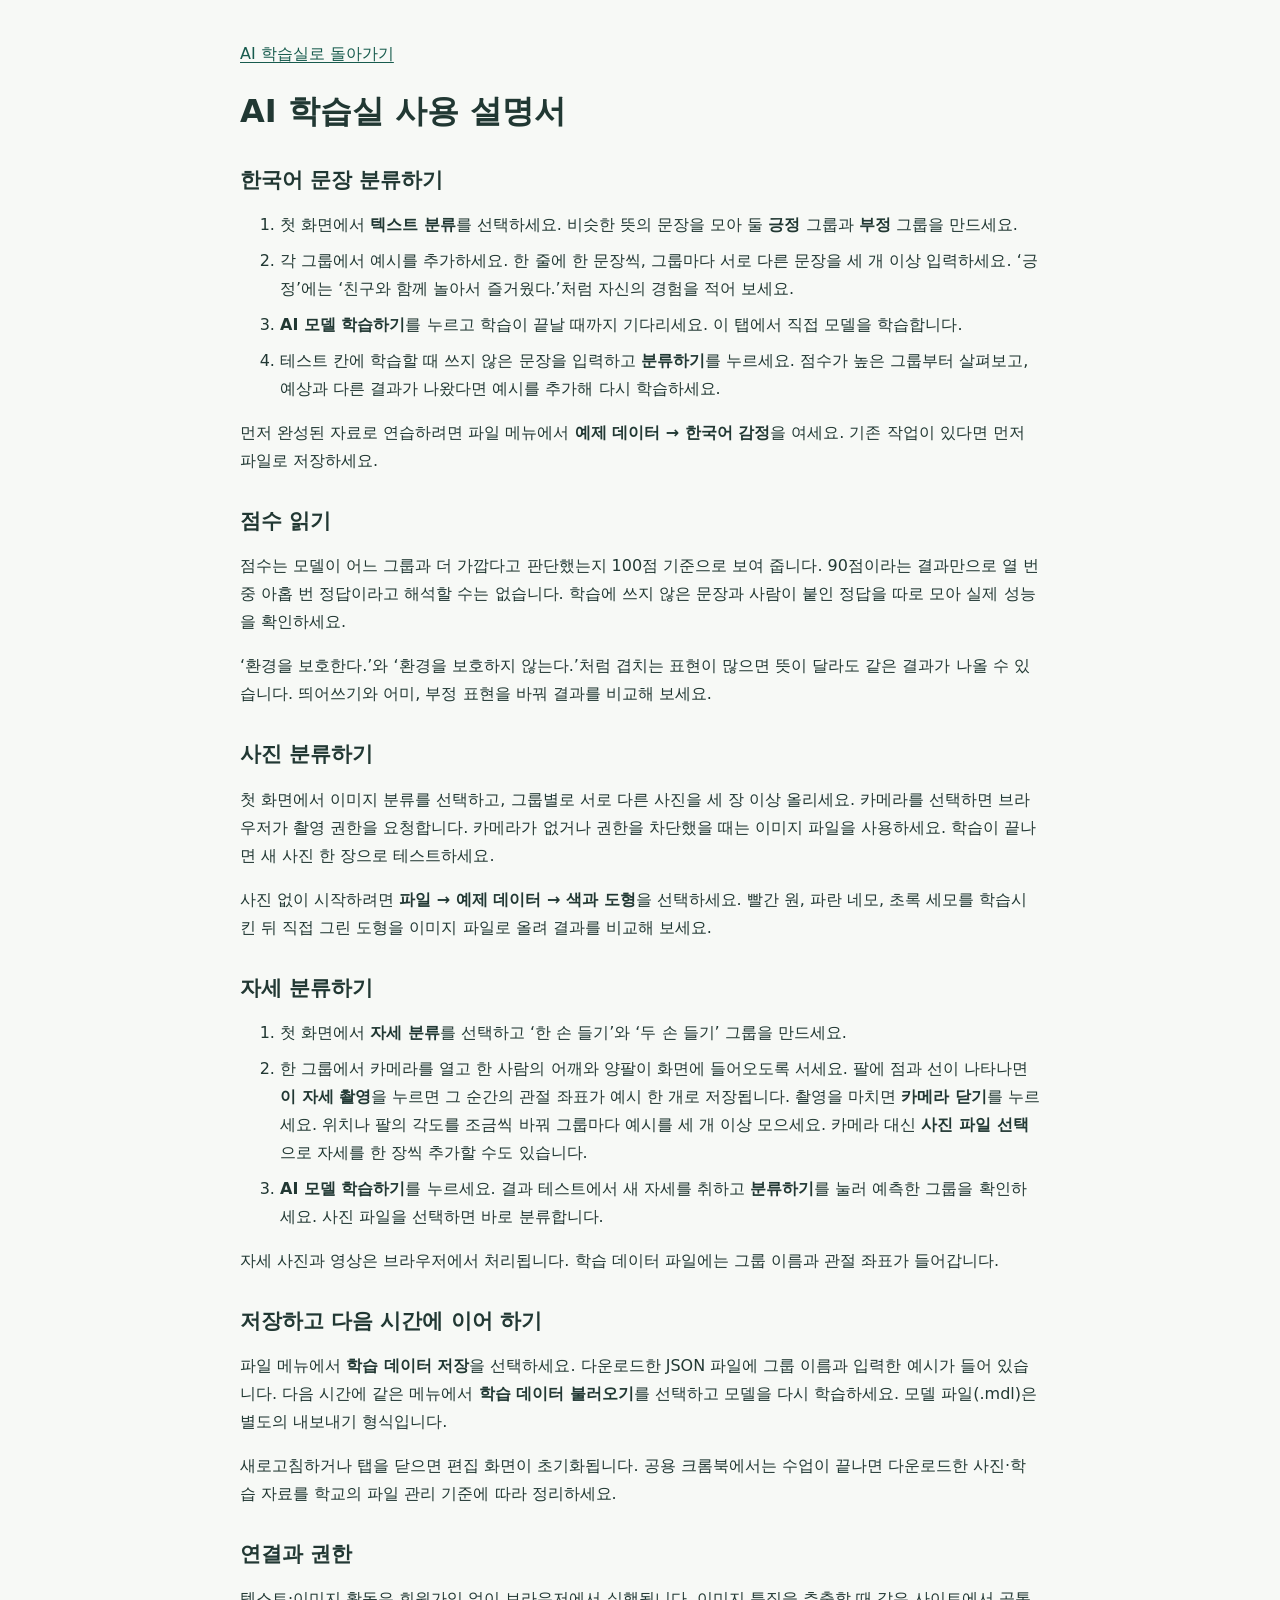
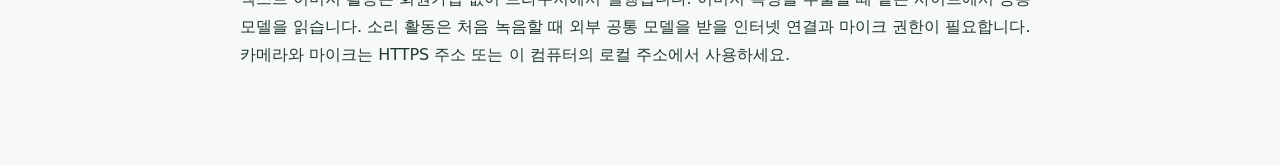
==== guide.html @ 58264a62 "Label pose capture clearly in the Korean classroom" ====
<!doctype html><html lang="ko"><meta charset="utf-8"><meta name="viewport" content="width=device-width,initial-scale=1"><title>AI 학습실 사용 설명서</title><link rel="stylesheet" href="classroom-doc.css"><main>
<a href="./">AI 학습실로 돌아가기</a><h1>AI 학습실 사용 설명서</h1>
<h2>한국어 문장 분류하기</h2><ol>
<li>첫 화면에서 <strong>텍스트 분류</strong>를 선택하세요. 비슷한 뜻의 문장을 모아 둘 <strong>긍정</strong> 그룹과 <strong>부정</strong> 그룹을 만드세요.</li>
<li>각 그룹에서 예시를 추가하세요. 한 줄에 한 문장씩, 그룹마다 서로 다른 문장을 세 개 이상 입력하세요. ‘긍정’에는 ‘친구와 함께 놀아서 즐거웠다.’처럼 자신의 경험을 적어 보세요.</li>
<li><strong>AI 모델 학습하기</strong>를 누르고 학습이 끝날 때까지 기다리세요. 이 탭에서 직접 모델을 학습합니다.</li>
<li>테스트 칸에 학습할 때 쓰지 않은 문장을 입력하고 <strong>분류하기</strong>를 누르세요. 점수가 높은 그룹부터 살펴보고, 예상과 다른 결과가 나왔다면 예시를 추가해 다시 학습하세요.</li></ol>
<p>먼저 완성된 자료로 연습하려면 파일 메뉴에서 <strong>예제 데이터 → 한국어 감정</strong>을 여세요. 기존 작업이 있다면 먼저 파일로 저장하세요.</p>
<h2>점수 읽기</h2><p>점수는 모델이 어느 그룹과 더 가깝다고 판단했는지 100점 기준으로 보여 줍니다. 90점이라는 결과만으로 열 번 중 아홉 번 정답이라고 해석할 수는 없습니다. 학습에 쓰지 않은 문장과 사람이 붙인 정답을 따로 모아 실제 성능을 확인하세요.</p>
<p>‘환경을 보호한다.’와 ‘환경을 보호하지 않는다.’처럼 겹치는 표현이 많으면 뜻이 달라도 같은 결과가 나올 수 있습니다. 띄어쓰기와 어미, 부정 표현을 바꿔 결과를 비교해 보세요.</p>
<h2>사진 분류하기</h2><p>첫 화면에서 이미지 분류를 선택하고, 그룹별로 서로 다른 사진을 세 장 이상 올리세요. 카메라를 선택하면 브라우저가 촬영 권한을 요청합니다. 카메라가 없거나 권한을 차단했을 때는 이미지 파일을 사용하세요. 학습이 끝나면 새 사진 한 장으로 테스트하세요.</p>
<p>사진 없이 시작하려면 <strong>파일 → 예제 데이터 → 색과 도형</strong>을 선택하세요. 빨간 원, 파란 네모, 초록 세모를 학습시킨 뒤 직접 그린 도형을 이미지 파일로 올려 결과를 비교해 보세요.</p>
<h2>자세 분류하기</h2><ol>
<li>첫 화면에서 <strong>자세 분류</strong>를 선택하고 ‘한 손 들기’와 ‘두 손 들기’ 그룹을 만드세요.</li>
<li>한 그룹에서 카메라를 열고 한 사람의 어깨와 양팔이 화면에 들어오도록 서세요. 팔에 점과 선이 나타나면 <strong>이 자세 촬영</strong>을 누르면 그 순간의 관절 좌표가 예시 한 개로 저장됩니다. 촬영을 마치면 <strong>카메라 닫기</strong>를 누르세요. 위치나 팔의 각도를 조금씩 바꿔 그룹마다 예시를 세 개 이상 모으세요. 카메라 대신 <strong>사진 파일 선택</strong>으로 자세를 한 장씩 추가할 수도 있습니다.</li>
<li><strong>AI 모델 학습하기</strong>를 누르세요. 결과 테스트에서 새 자세를 취하고 <strong>분류하기</strong>를 눌러 예측한 그룹을 확인하세요. 사진 파일을 선택하면 바로 분류합니다.</li></ol>
<p>자세 사진과 영상은 브라우저에서 처리됩니다. 학습 데이터 파일에는 그룹 이름과 관절 좌표가 들어갑니다.</p>
<h2>저장하고 다음 시간에 이어 하기</h2><p>파일 메뉴에서 <strong>학습 데이터 저장</strong>을 선택하세요. 다운로드한 JSON 파일에 그룹 이름과 입력한 예시가 들어 있습니다. 다음 시간에 같은 메뉴에서 <strong>학습 데이터 불러오기</strong>를 선택하고 모델을 다시 학습하세요. 모델 파일(.mdl)은 별도의 내보내기 형식입니다.</p>
<p>새로고침하거나 탭을 닫으면 편집 화면이 초기화됩니다. 공용 크롬북에서는 수업이 끝나면 다운로드한 사진·학습 자료를 학교의 파일 관리 기준에 따라 정리하세요.</p>
<h2>연결과 권한</h2><p>텍스트·이미지 활동은 회원가입 없이 브라우저에서 실행됩니다. 이미지 특징을 추출할 때 같은 사이트에서 공통 모델을 읽습니다. 소리 활동은 처음 녹음할 때 외부 공통 모델을 받을 인터넷 연결과 마이크 권한이 필요합니다. 카메라와 마이크는 HTTPS 주소 또는 이 컴퓨터의 로컬 주소에서 사용하세요.</p>
</main></html>
---- classroom-doc.css ----
html{font:100%/1.75 system-ui,"Malgun Gothic",sans-serif;color:#213833;background:#f7f9f6}body{max-width:50rem;margin:0 auto;padding:2.5rem 1.25rem 5rem}h1,h2{line-height:1.4;word-break:keep-all}h1{font-size:2rem}h2{font-size:1.3rem;margin:2rem 0 .5rem}li{margin-bottom:.5rem}a{color:#175b4d;text-underline-offset:.2em}code{background:#e2ece7;padding:.15rem .35rem}footer{margin-top:2.5rem;border-top:1px solid #c4d5ce;padding-top:1rem}
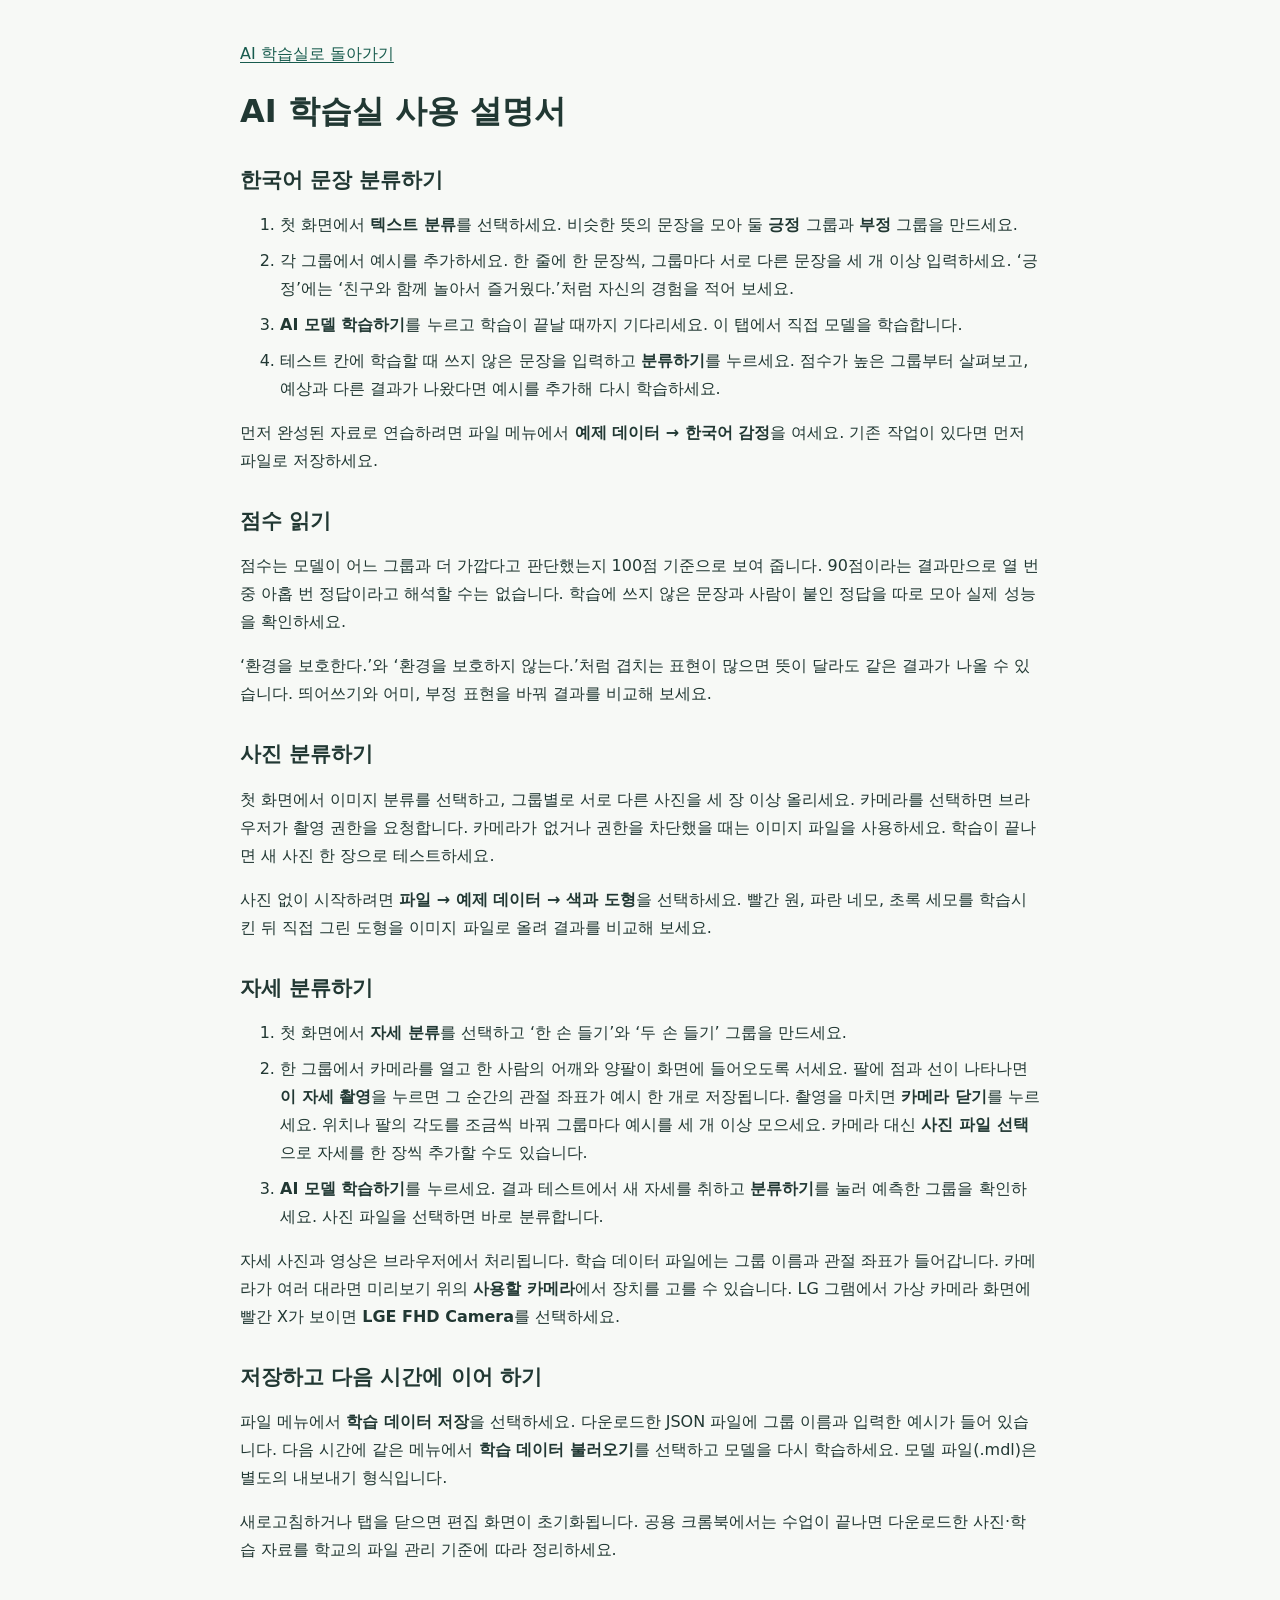
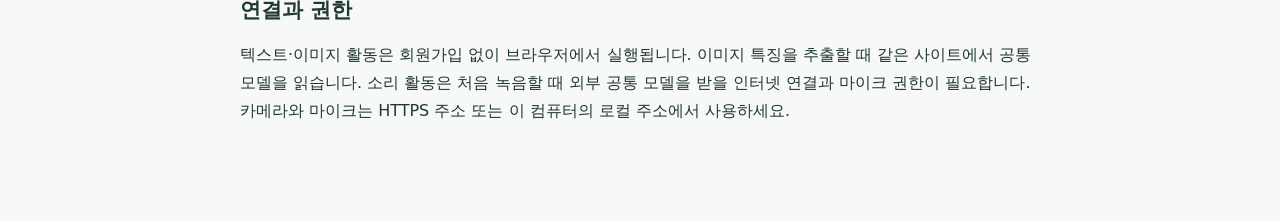
==== commit 6885e744: "Select the physical LG webcam for pose capture and allow camera switching" ====
--- a/guide.html
+++ b/guide.html
@@ -14,7 +14,7 @@
 <li>첫 화면에서 <strong>자세 분류</strong>를 선택하고 ‘한 손 들기’와 ‘두 손 들기’ 그룹을 만드세요.</li>
 <li>한 그룹에서 카메라를 열고 한 사람의 어깨와 양팔이 화면에 들어오도록 서세요. 팔에 점과 선이 나타나면 <strong>이 자세 촬영</strong>을 누르면 그 순간의 관절 좌표가 예시 한 개로 저장됩니다. 촬영을 마치면 <strong>카메라 닫기</strong>를 누르세요. 위치나 팔의 각도를 조금씩 바꿔 그룹마다 예시를 세 개 이상 모으세요. 카메라 대신 <strong>사진 파일 선택</strong>으로 자세를 한 장씩 추가할 수도 있습니다.</li>
 <li><strong>AI 모델 학습하기</strong>를 누르세요. 결과 테스트에서 새 자세를 취하고 <strong>분류하기</strong>를 눌러 예측한 그룹을 확인하세요. 사진 파일을 선택하면 바로 분류합니다.</li></ol>
-<p>자세 사진과 영상은 브라우저에서 처리됩니다. 학습 데이터 파일에는 그룹 이름과 관절 좌표가 들어갑니다.</p>
+<p>자세 사진과 영상은 브라우저에서 처리됩니다. 학습 데이터 파일에는 그룹 이름과 관절 좌표가 들어갑니다. 카메라가 여러 대라면 미리보기 위의 <strong>사용할 카메라</strong>에서 장치를 고를 수 있습니다. LG 그램에서 가상 카메라 화면에 빨간 X가 보이면 <strong>LGE FHD Camera</strong>를 선택하세요.</p>
 <h2>저장하고 다음 시간에 이어 하기</h2><p>파일 메뉴에서 <strong>학습 데이터 저장</strong>을 선택하세요. 다운로드한 JSON 파일에 그룹 이름과 입력한 예시가 들어 있습니다. 다음 시간에 같은 메뉴에서 <strong>학습 데이터 불러오기</strong>를 선택하고 모델을 다시 학습하세요. 모델 파일(.mdl)은 별도의 내보내기 형식입니다.</p>
 <p>새로고침하거나 탭을 닫으면 편집 화면이 초기화됩니다. 공용 크롬북에서는 수업이 끝나면 다운로드한 사진·학습 자료를 학교의 파일 관리 기준에 따라 정리하세요.</p>
 <h2>연결과 권한</h2><p>텍스트·이미지 활동은 회원가입 없이 브라우저에서 실행됩니다. 이미지 특징을 추출할 때 같은 사이트에서 공통 모델을 읽습니다. 소리 활동은 처음 녹음할 때 외부 공통 모델을 받을 인터넷 연결과 마이크 권한이 필요합니다. 카메라와 마이크는 HTTPS 주소 또는 이 컴퓨터의 로컬 주소에서 사용하세요.</p>
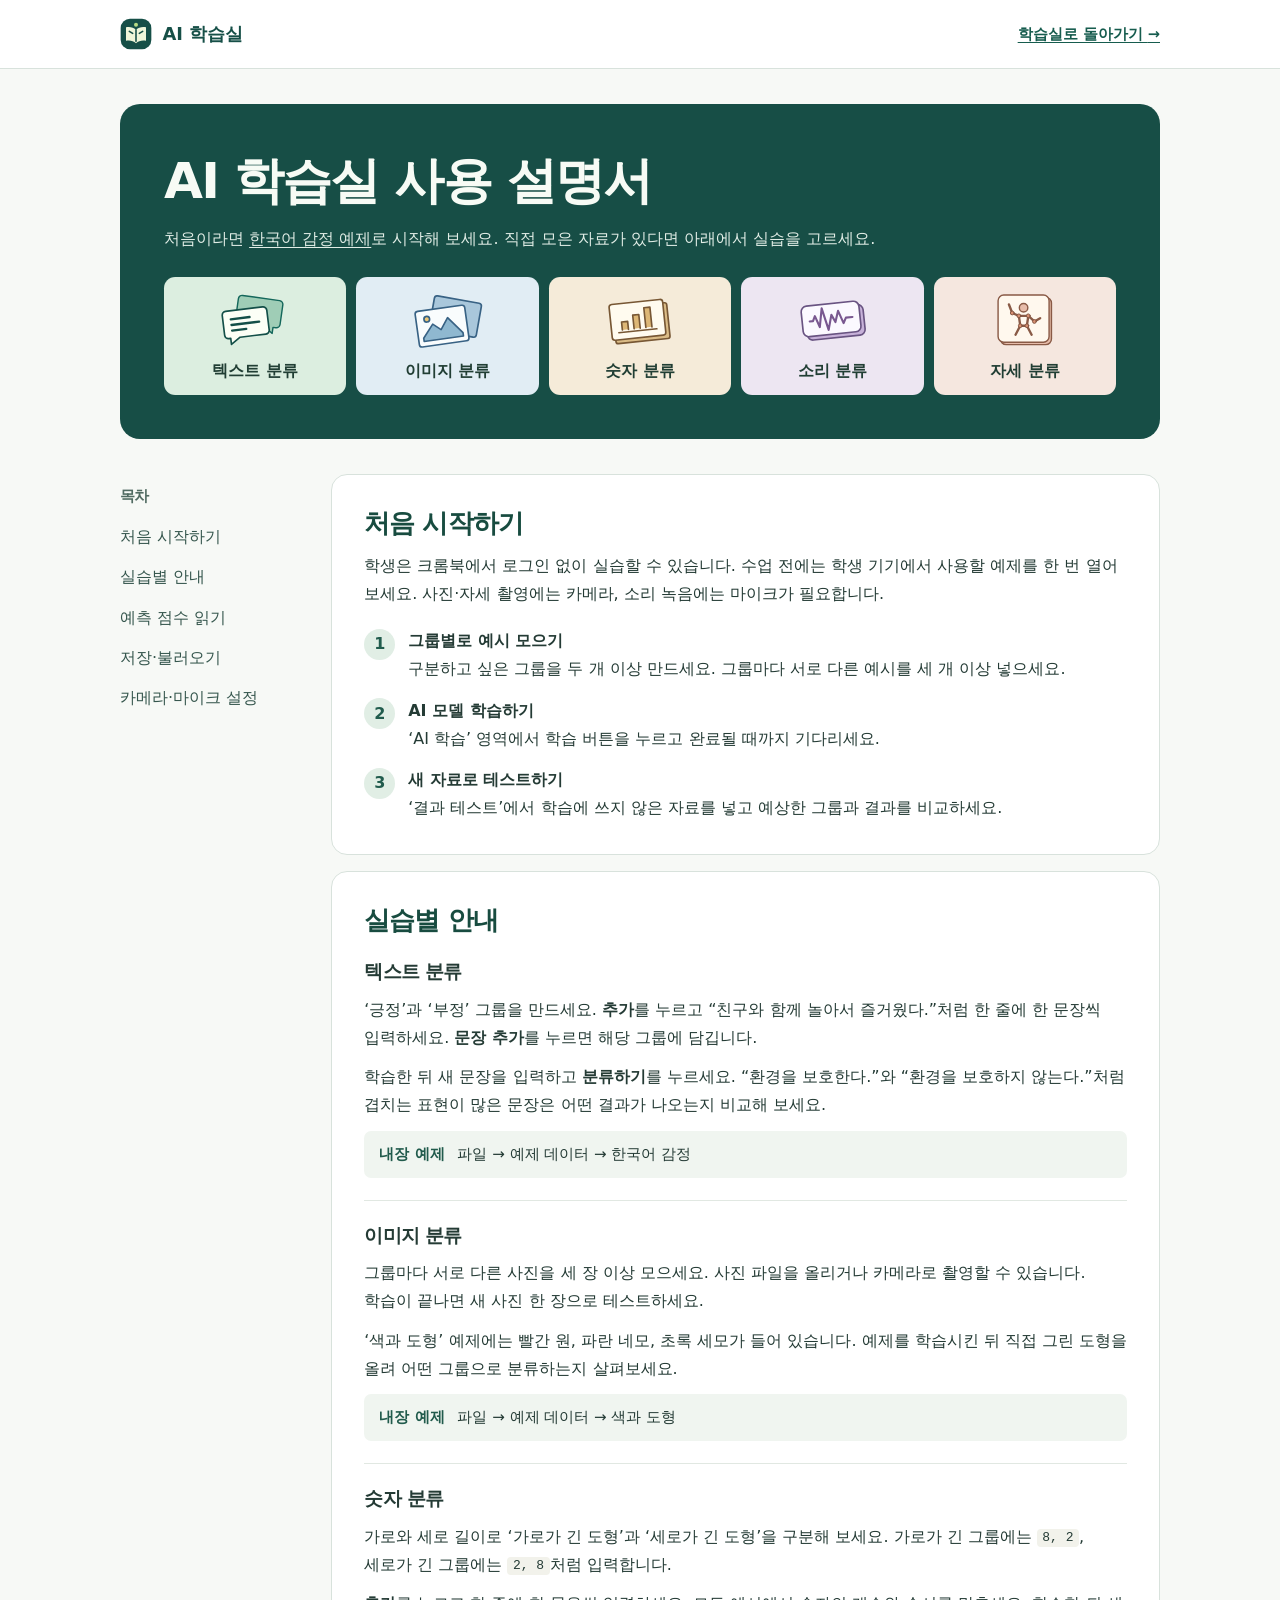
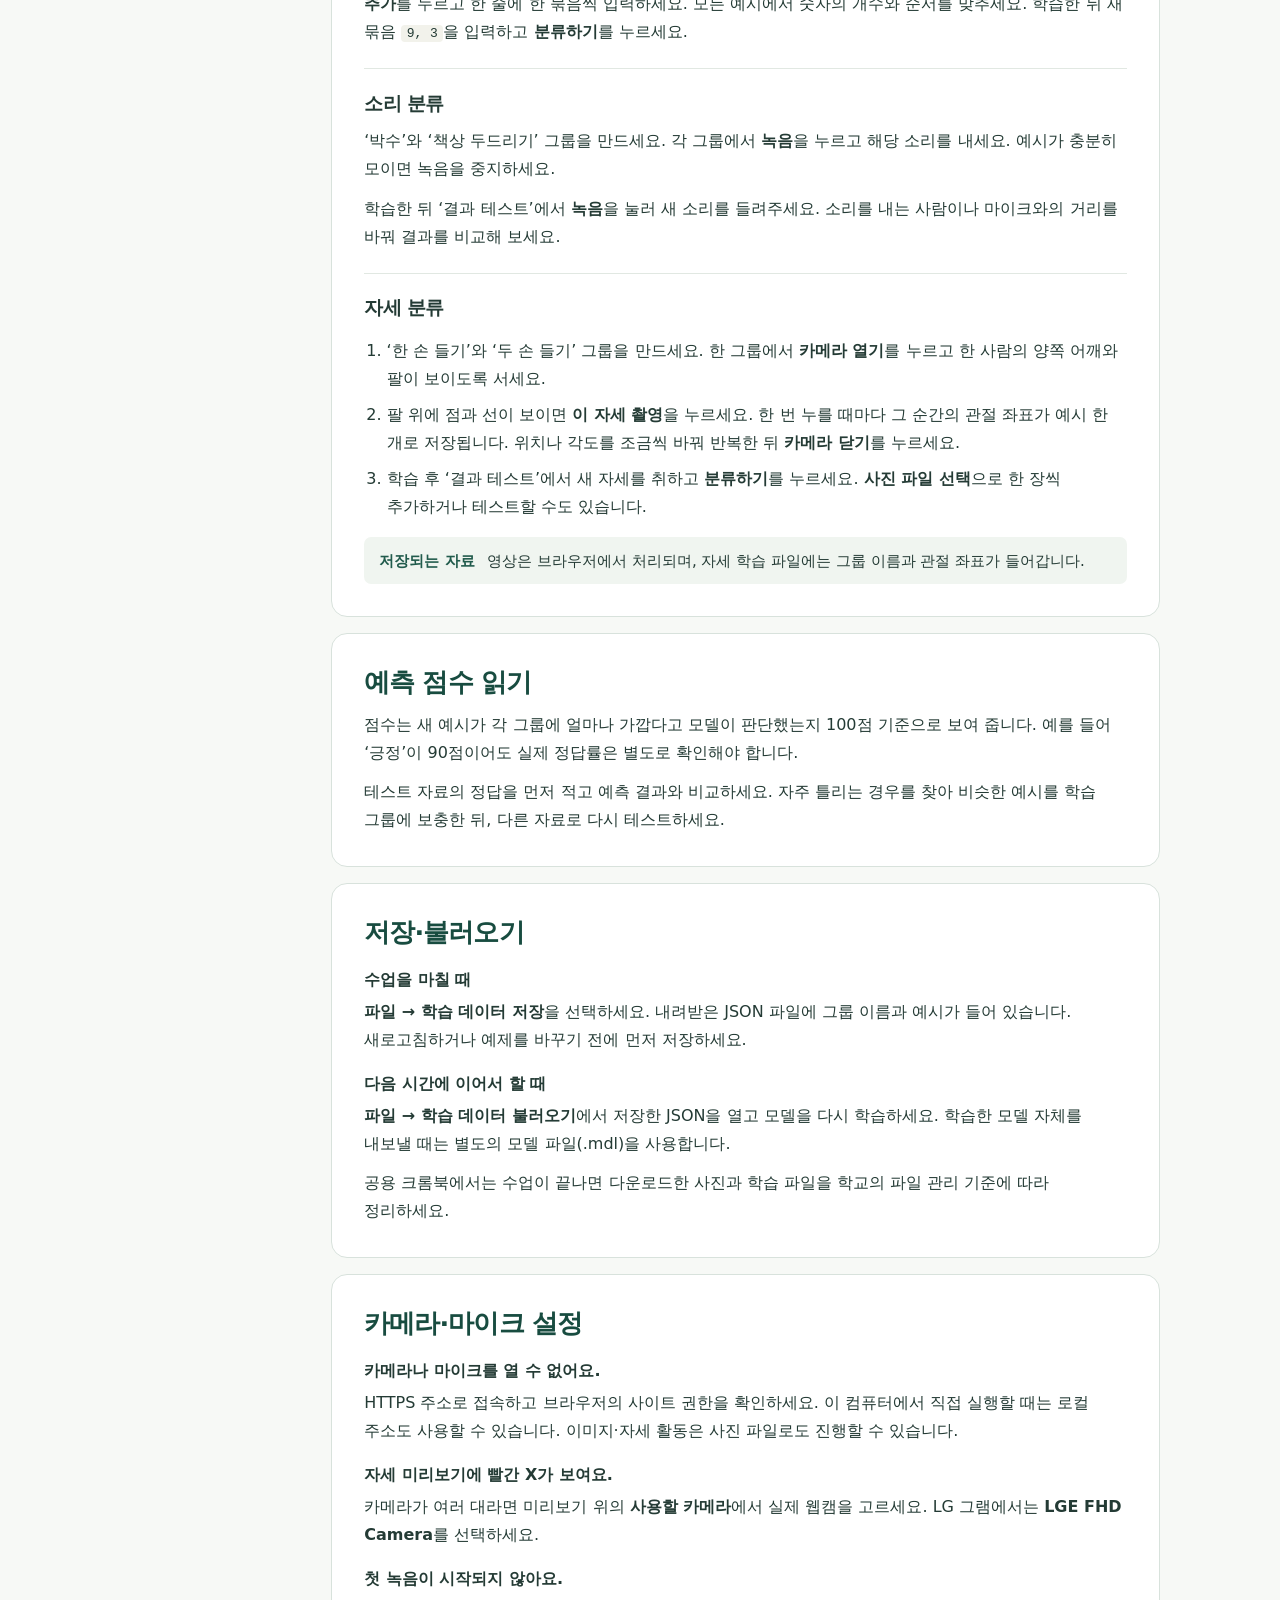
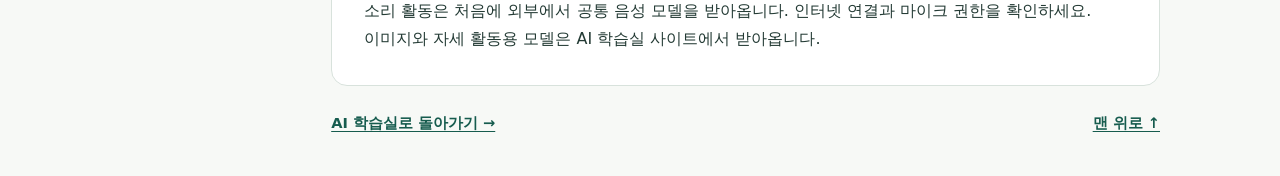
==== commit b087669d: "Refresh classroom About dialog and organize the Korean practice guide" ====
--- a/guide.html
+++ b/guide.html
@@ -1,21 +1,111 @@
-<!doctype html><html lang="ko"><meta charset="utf-8"><meta name="viewport" content="width=device-width,initial-scale=1"><title>AI 학습실 사용 설명서</title><link rel="stylesheet" href="classroom-doc.css"><main>
-<a href="./">AI 학습실로 돌아가기</a><h1>AI 학습실 사용 설명서</h1>
-<h2>한국어 문장 분류하기</h2><ol>
-<li>첫 화면에서 <strong>텍스트 분류</strong>를 선택하세요. 비슷한 뜻의 문장을 모아 둘 <strong>긍정</strong> 그룹과 <strong>부정</strong> 그룹을 만드세요.</li>
-<li>각 그룹에서 예시를 추가하세요. 한 줄에 한 문장씩, 그룹마다 서로 다른 문장을 세 개 이상 입력하세요. ‘긍정’에는 ‘친구와 함께 놀아서 즐거웠다.’처럼 자신의 경험을 적어 보세요.</li>
-<li><strong>AI 모델 학습하기</strong>를 누르고 학습이 끝날 때까지 기다리세요. 이 탭에서 직접 모델을 학습합니다.</li>
-<li>테스트 칸에 학습할 때 쓰지 않은 문장을 입력하고 <strong>분류하기</strong>를 누르세요. 점수가 높은 그룹부터 살펴보고, 예상과 다른 결과가 나왔다면 예시를 추가해 다시 학습하세요.</li></ol>
-<p>먼저 완성된 자료로 연습하려면 파일 메뉴에서 <strong>예제 데이터 → 한국어 감정</strong>을 여세요. 기존 작업이 있다면 먼저 파일로 저장하세요.</p>
-<h2>점수 읽기</h2><p>점수는 모델이 어느 그룹과 더 가깝다고 판단했는지 100점 기준으로 보여 줍니다. 90점이라는 결과만으로 열 번 중 아홉 번 정답이라고 해석할 수는 없습니다. 학습에 쓰지 않은 문장과 사람이 붙인 정답을 따로 모아 실제 성능을 확인하세요.</p>
-<p>‘환경을 보호한다.’와 ‘환경을 보호하지 않는다.’처럼 겹치는 표현이 많으면 뜻이 달라도 같은 결과가 나올 수 있습니다. 띄어쓰기와 어미, 부정 표현을 바꿔 결과를 비교해 보세요.</p>
-<h2>사진 분류하기</h2><p>첫 화면에서 이미지 분류를 선택하고, 그룹별로 서로 다른 사진을 세 장 이상 올리세요. 카메라를 선택하면 브라우저가 촬영 권한을 요청합니다. 카메라가 없거나 권한을 차단했을 때는 이미지 파일을 사용하세요. 학습이 끝나면 새 사진 한 장으로 테스트하세요.</p>
-<p>사진 없이 시작하려면 <strong>파일 → 예제 데이터 → 색과 도형</strong>을 선택하세요. 빨간 원, 파란 네모, 초록 세모를 학습시킨 뒤 직접 그린 도형을 이미지 파일로 올려 결과를 비교해 보세요.</p>
-<h2>자세 분류하기</h2><ol>
-<li>첫 화면에서 <strong>자세 분류</strong>를 선택하고 ‘한 손 들기’와 ‘두 손 들기’ 그룹을 만드세요.</li>
-<li>한 그룹에서 카메라를 열고 한 사람의 어깨와 양팔이 화면에 들어오도록 서세요. 팔에 점과 선이 나타나면 <strong>이 자세 촬영</strong>을 누르면 그 순간의 관절 좌표가 예시 한 개로 저장됩니다. 촬영을 마치면 <strong>카메라 닫기</strong>를 누르세요. 위치나 팔의 각도를 조금씩 바꿔 그룹마다 예시를 세 개 이상 모으세요. 카메라 대신 <strong>사진 파일 선택</strong>으로 자세를 한 장씩 추가할 수도 있습니다.</li>
-<li><strong>AI 모델 학습하기</strong>를 누르세요. 결과 테스트에서 새 자세를 취하고 <strong>분류하기</strong>를 눌러 예측한 그룹을 확인하세요. 사진 파일을 선택하면 바로 분류합니다.</li></ol>
-<p>자세 사진과 영상은 브라우저에서 처리됩니다. 학습 데이터 파일에는 그룹 이름과 관절 좌표가 들어갑니다. 카메라가 여러 대라면 미리보기 위의 <strong>사용할 카메라</strong>에서 장치를 고를 수 있습니다. LG 그램에서 가상 카메라 화면에 빨간 X가 보이면 <strong>LGE FHD Camera</strong>를 선택하세요.</p>
-<h2>저장하고 다음 시간에 이어 하기</h2><p>파일 메뉴에서 <strong>학습 데이터 저장</strong>을 선택하세요. 다운로드한 JSON 파일에 그룹 이름과 입력한 예시가 들어 있습니다. 다음 시간에 같은 메뉴에서 <strong>학습 데이터 불러오기</strong>를 선택하고 모델을 다시 학습하세요. 모델 파일(.mdl)은 별도의 내보내기 형식입니다.</p>
-<p>새로고침하거나 탭을 닫으면 편집 화면이 초기화됩니다. 공용 크롬북에서는 수업이 끝나면 다운로드한 사진·학습 자료를 학교의 파일 관리 기준에 따라 정리하세요.</p>
-<h2>연결과 권한</h2><p>텍스트·이미지 활동은 회원가입 없이 브라우저에서 실행됩니다. 이미지 특징을 추출할 때 같은 사이트에서 공통 모델을 읽습니다. 소리 활동은 처음 녹음할 때 외부 공통 모델을 받을 인터넷 연결과 마이크 권한이 필요합니다. 카메라와 마이크는 HTTPS 주소 또는 이 컴퓨터의 로컬 주소에서 사용하세요.</p>
-</main></html>
+<!doctype html>
+<html lang="ko">
+<head>
+  <meta charset="utf-8">
+  <meta name="viewport" content="width=device-width,initial-scale=1">
+  <title>AI 학습실 사용 설명서</title>
+  <link rel="icon" href="images/classroom-mark.svg">
+  <link rel="stylesheet" href="guide.css">
+</head>
+<body id="top">
+  <a class="skip" href="#start">본문으로 건너뛰기</a>
+  <header class="topbar">
+    <div class="wrap bar-inner">
+      <span class="brand"><img src="images/classroom-mark.svg" alt="" width="32" height="32">AI 학습실</span>
+      <a href="./">학습실로 돌아가기 <span aria-hidden="true">→</span></a>
+    </div>
+  </header>
+  <main class="wrap">
+    <header class="intro">
+      <h1>AI 학습실 사용 설명서</h1>
+      <p>처음이라면 <a href="#text">한국어 감정 예제</a>로 시작해 보세요. 직접 모은 자료가 있다면 아래에서 실습을 고르세요.</p>
+      <nav class="activities" aria-label="실습별 안내 바로가기">
+        <a href="#text"><img src="images/classroom-text.svg" alt="">텍스트 분류</a>
+        <a href="#image"><img src="images/classroom-image.svg" alt="">이미지 분류</a>
+        <a href="#number"><img src="images/classroom-numerical.svg" alt="">숫자 분류</a>
+        <a href="#audio"><img src="images/classroom-audio.svg" alt="">소리 분류</a>
+        <a href="#pose"><img src="images/classroom-pose.svg" alt="">자세 분류</a>
+      </nav>
+    </header>
+
+    <div class="layout">
+      <nav class="contents" aria-label="설명서 목차">
+        <h2>목차</h2>
+        <a href="#start">처음 시작하기</a><a href="#lessons">실습별 안내</a>
+        <a href="#scores">예측 점수 읽기</a><a href="#save">저장·불러오기</a>
+        <a href="#devices">카메라·마이크 설정</a>
+      </nav>
+
+      <div class="chapters">
+        <section id="start">
+          <h2>처음 시작하기</h2>
+          <p>학생은 크롬북에서 로그인 없이 실습할 수 있습니다. 수업 전에는 학생 기기에서 사용할 예제를 한 번 열어 보세요. 사진·자세 촬영에는 카메라, 소리 녹음에는 마이크가 필요합니다.</p>
+          <ol class="steps">
+            <li><strong>그룹별로 예시 모으기</strong>구분하고 싶은 그룹을 두 개 이상 만드세요. 그룹마다 서로 다른 예시를 세 개 이상 넣으세요.</li>
+            <li><strong>AI 모델 학습하기</strong>‘AI 학습’ 영역에서 학습 버튼을 누르고 완료될 때까지 기다리세요.</li>
+            <li><strong>새 자료로 테스트하기</strong>‘결과 테스트’에서 학습에 쓰지 않은 자료를 넣고 예상한 그룹과 결과를 비교하세요.</li>
+          </ol>
+        </section>
+
+        <section id="lessons">
+          <h2>실습별 안내</h2>
+          <article id="text">
+            <h3>텍스트 분류</h3>
+            <p>‘긍정’과 ‘부정’ 그룹을 만드세요. <strong>추가</strong>를 누르고 “친구와 함께 놀아서 즐거웠다.”처럼 한 줄에 한 문장씩 입력하세요. <strong>문장 추가</strong>를 누르면 해당 그룹에 담깁니다.</p>
+            <p>학습한 뒤 새 문장을 입력하고 <strong>분류하기</strong>를 누르세요. “환경을 보호한다.”와 “환경을 보호하지 않는다.”처럼 겹치는 표현이 많은 문장은 어떤 결과가 나오는지 비교해 보세요.</p>
+            <p class="example"><strong>내장 예제</strong> 파일 → 예제 데이터 → 한국어 감정</p>
+          </article>
+          <article id="image">
+            <h3>이미지 분류</h3>
+            <p>그룹마다 서로 다른 사진을 세 장 이상 모으세요. 사진 파일을 올리거나 카메라로 촬영할 수 있습니다. 학습이 끝나면 새 사진 한 장으로 테스트하세요.</p>
+            <p>‘색과 도형’ 예제에는 빨간 원, 파란 네모, 초록 세모가 들어 있습니다. 예제를 학습시킨 뒤 직접 그린 도형을 올려 어떤 그룹으로 분류하는지 살펴보세요.</p>
+            <p class="example"><strong>내장 예제</strong> 파일 → 예제 데이터 → 색과 도형</p>
+          </article>
+          <article id="number">
+            <h3>숫자 분류</h3>
+            <p>가로와 세로 길이로 ‘가로가 긴 도형’과 ‘세로가 긴 도형’을 구분해 보세요. 가로가 긴 그룹에는 <code>8, 2</code>, 세로가 긴 그룹에는 <code>2, 8</code>처럼 입력합니다.</p>
+            <p><strong>추가</strong>를 누르고 한 줄에 한 묶음씩 입력하세요. 모든 예시에서 숫자의 개수와 순서를 맞추세요. 학습한 뒤 새 묶음 <code>9, 3</code>을 입력하고 <strong>분류하기</strong>를 누르세요.</p>
+          </article>
+          <article id="audio">
+            <h3>소리 분류</h3>
+            <p>‘박수’와 ‘책상 두드리기’ 그룹을 만드세요. 각 그룹에서 <strong>녹음</strong>을 누르고 해당 소리를 내세요. 예시가 충분히 모이면 녹음을 중지하세요.</p>
+            <p>학습한 뒤 ‘결과 테스트’에서 <strong>녹음</strong>을 눌러 새 소리를 들려주세요. 소리를 내는 사람이나 마이크와의 거리를 바꿔 결과를 비교해 보세요.</p>
+          </article>
+          <article id="pose">
+            <h3>자세 분류</h3>
+            <ol>
+              <li>‘한 손 들기’와 ‘두 손 들기’ 그룹을 만드세요. 한 그룹에서 <strong>카메라 열기</strong>를 누르고 한 사람의 양쪽 어깨와 팔이 보이도록 서세요.</li>
+              <li>팔 위에 점과 선이 보이면 <strong>이 자세 촬영</strong>을 누르세요. 한 번 누를 때마다 그 순간의 관절 좌표가 예시 한 개로 저장됩니다. 위치나 각도를 조금씩 바꿔 반복한 뒤 <strong>카메라 닫기</strong>를 누르세요.</li>
+              <li>학습 후 ‘결과 테스트’에서 새 자세를 취하고 <strong>분류하기</strong>를 누르세요. <strong>사진 파일 선택</strong>으로 한 장씩 추가하거나 테스트할 수도 있습니다.</li>
+            </ol>
+            <p class="example"><strong>저장되는 자료</strong> 영상은 브라우저에서 처리되며, 자세 학습 파일에는 그룹 이름과 관절 좌표가 들어갑니다.</p>
+          </article>
+        </section>
+
+        <section id="scores">
+          <h2>예측 점수 읽기</h2>
+          <p>점수는 새 예시가 각 그룹에 얼마나 가깝다고 모델이 판단했는지 100점 기준으로 보여 줍니다. 예를 들어 ‘긍정’이 90점이어도 실제 정답률은 별도로 확인해야 합니다.</p>
+          <p>테스트 자료의 정답을 먼저 적고 예측 결과와 비교하세요. 자주 틀리는 경우를 찾아 비슷한 예시를 학습 그룹에 보충한 뒤, 다른 자료로 다시 테스트하세요.</p>
+        </section>
+        <section id="save">
+          <h2>저장·불러오기</h2>
+          <dl>
+            <dt>수업을 마칠 때</dt><dd><strong>파일 → 학습 데이터 저장</strong>을 선택하세요. 내려받은 JSON 파일에 그룹 이름과 예시가 들어 있습니다. 새로고침하거나 예제를 바꾸기 전에 먼저 저장하세요.</dd>
+            <dt>다음 시간에 이어서 할 때</dt><dd><strong>파일 → 학습 데이터 불러오기</strong>에서 저장한 JSON을 열고 모델을 다시 학습하세요. 학습한 모델 자체를 내보낼 때는 별도의 모델 파일(.mdl)을 사용합니다.</dd>
+          </dl>
+          <p>공용 크롬북에서는 수업이 끝나면 다운로드한 사진과 학습 파일을 학교의 파일 관리 기준에 따라 정리하세요.</p>
+        </section>
+        <section id="devices">
+          <h2>카메라·마이크 설정</h2>
+          <dl>
+            <dt>카메라나 마이크를 열 수 없어요.</dt><dd>HTTPS 주소로 접속하고 브라우저의 사이트 권한을 확인하세요. 이 컴퓨터에서 직접 실행할 때는 로컬 주소도 사용할 수 있습니다. 이미지·자세 활동은 사진 파일로도 진행할 수 있습니다.</dd>
+            <dt>자세 미리보기에 빨간 X가 보여요.</dt><dd>카메라가 여러 대라면 미리보기 위의 <strong>사용할 카메라</strong>에서 실제 웹캠을 고르세요. LG 그램에서는 <strong>LGE FHD Camera</strong>를 선택하세요.</dd>
+            <dt>첫 녹음이 시작되지 않아요.</dt><dd>소리 활동은 처음에 외부에서 공통 음성 모델을 받아옵니다. 인터넷 연결과 마이크 권한을 확인하세요. 이미지와 자세 활동용 모델은 AI 학습실 사이트에서 받아옵니다.</dd>
+          </dl>
+        </section>
+        <footer><a href="./">AI 학습실로 돌아가기 →</a><a href="#top" aria-label="설명서 맨 위로">맨 위로 ↑</a></footer>
+      </div>
+    </div>
+  </main>
+</body>
+</html>
--- a/guide.css
+++ b/guide.css
@@ -0,0 +1,92 @@
+:root {
+  color-scheme: light;
+  font: 100%/1.75 system-ui, "Malgun Gothic", sans-serif;
+  color: #243b35;
+  background: #f7f9f6;
+  word-break: keep-all;
+  overflow-wrap: anywhere;
+}
+* { box-sizing: border-box; }
+body { margin: 0; }
+a { color: #165c4e; text-underline-offset: .2em; }
+a:hover { text-decoration-thickness: 2px; }
+:focus-visible { outline: 3px solid #c87916; outline-offset: 4px; }
+[id] { scroll-margin-top: 1.5rem; }
+.skip { position: absolute; left: 1rem; top: -5rem; z-index: 2; background: white; padding: .5rem 1rem; }
+.skip:focus { top: .5rem; }
+.wrap { max-width: 71rem; margin: 0 auto; padding-inline: clamp(1rem, 4vw, 3rem); }
+.topbar { background: white; border-bottom: 1px solid #d8e2dc; }
+.bar-inner, .brand { display: flex; align-items: center; }
+.bar-inner { justify-content: space-between; min-height: 4.25rem; gap: 1rem; }
+.brand { gap: .65rem; font-weight: 750; font-size: 1.12rem; color: #164f47; }
+.bar-inner a, footer a { font-size: .91rem; font-weight: 650; }
+.intro {
+  margin: clamp(1rem, 3vw, 2.2rem) 0;
+  padding: clamp(1.25rem, 4vw, 2.75rem);
+  border-radius: 1.25rem;
+  background: #174e46;
+  color: #f7fbf5;
+}
+h1, h2, h3 { line-height: 1.32; letter-spacing: -.035em; margin: 0; }
+h1 { font-size: clamp(1.85rem, 4vw, 3.15rem); }
+.intro p { margin: .65rem 0 1.5rem; color: #e1ede6; }
+.intro p a { color: inherit; }
+.activities { display: grid; grid-template-columns: repeat(5, minmax(0, 1fr)); gap: .65rem; }
+.activities a {
+  display: flex; flex-direction: column; align-items: center; justify-content: center;
+  gap: .15rem; padding: .6rem; border-radius: .7rem; background: #dceee0;
+  color: #213e34; font-weight: 700; text-decoration: none;
+}
+.activities a:nth-child(2) { background: #e1edf4; }
+.activities a:nth-child(3) { background: #f5ebd9; }
+.activities a:nth-child(4) { background: #ede6f2; }
+.activities a:nth-child(5) { background: #f5e7df; }
+.activities a:hover { text-decoration: underline; }
+.activities img { display: block; width: 100%; max-width: 8rem; height: 4.25rem; }
+.layout { display: grid; grid-template-columns: 10rem minmax(0, 1fr); gap: clamp(1.25rem, 4vw, 3.5rem); }
+.contents { position: sticky; top: 1.5rem; align-self: start; padding-block: .75rem; }
+.contents h2 { font-size: .95rem; color: #516b62; margin-block: 0 .7rem; }
+.contents a { display: block; padding: .38rem 0; color: #35564d; text-decoration: none; }
+.contents a:hover, .contents a:focus-visible { text-decoration: underline; }
+.chapters { min-width: 0; }
+.chapters > section {
+  margin-bottom: 1rem; padding: clamp(1.15rem, 3vw, 2rem);
+  background: white; border: 1px solid #d8e2dc; border-radius: 1rem;
+}
+.chapters h2 { font-size: clamp(1.35rem, 2vw, 1.7rem); color: #184c40; }
+.chapters h3 { font-size: 1.17rem; }
+.chapters p { margin: .7rem 0; }
+.chapters section > :last-child, article > :last-child { margin-bottom: 0; }
+.steps { list-style: none; counter-reset: step; padding: 0; margin: 1.2rem 0 0; }
+.steps li { position: relative; counter-increment: step; padding-left: 2.75rem; }
+.steps li + li { margin-top: .85rem; }
+.steps li::before {
+  content: counter(step); position: absolute; left: 0; top: .1rem;
+  display: grid; place-items: center; width: 1.95rem; height: 1.95rem;
+  border-radius: 50%; background: #e1eee5; color: #215c4d; font-weight: 700;
+}
+.steps strong { display: block; }
+article { padding-block: 1.4rem; }
+article + article { border-top: 1px solid #e1e8e2; }
+article:last-child { padding-bottom: 0; }
+article ol { padding-left: 1.4rem; }
+article li + li { margin-top: .5rem; }
+.example { background: #f0f5f0; padding: .65rem .95rem; border-radius: .45rem; font-size: .94rem; }
+.example strong { color: #215b4c; margin-right: .5rem; }
+code { padding: .08rem .34rem; border-radius: .25rem; background: #f2f2eb; white-space: nowrap; }
+dl { margin-bottom: 0; }
+dt { margin-top: 1rem; font-weight: 700; }
+dd { margin: .25rem 0 0; }
+footer { display: flex; justify-content: space-between; gap: 1rem; padding: .5rem 0 2.5rem; }
+@media (max-width: 48rem) {
+  .layout { display: block; }
+  .contents { position: static; display: flex; flex-wrap: wrap; gap: .2rem 1rem; padding: 0 0 1.25rem; }
+  .contents h2 { width: 100%; margin: 0; }
+  .contents a { font-size: .91rem; text-decoration: underline; }
+}
+@media (max-width: 36rem) {
+  .activities { grid-template-columns: repeat(2, minmax(0, 1fr)); gap: .5rem; }
+  .activities a { flex-direction: row; justify-content: start; gap: .35rem; padding: .35rem; font-size: .92rem; }
+  .activities img { width: 2.8rem; height: 2.15rem; }
+  .activities a:last-child { grid-column: 1 / -1; }
+}
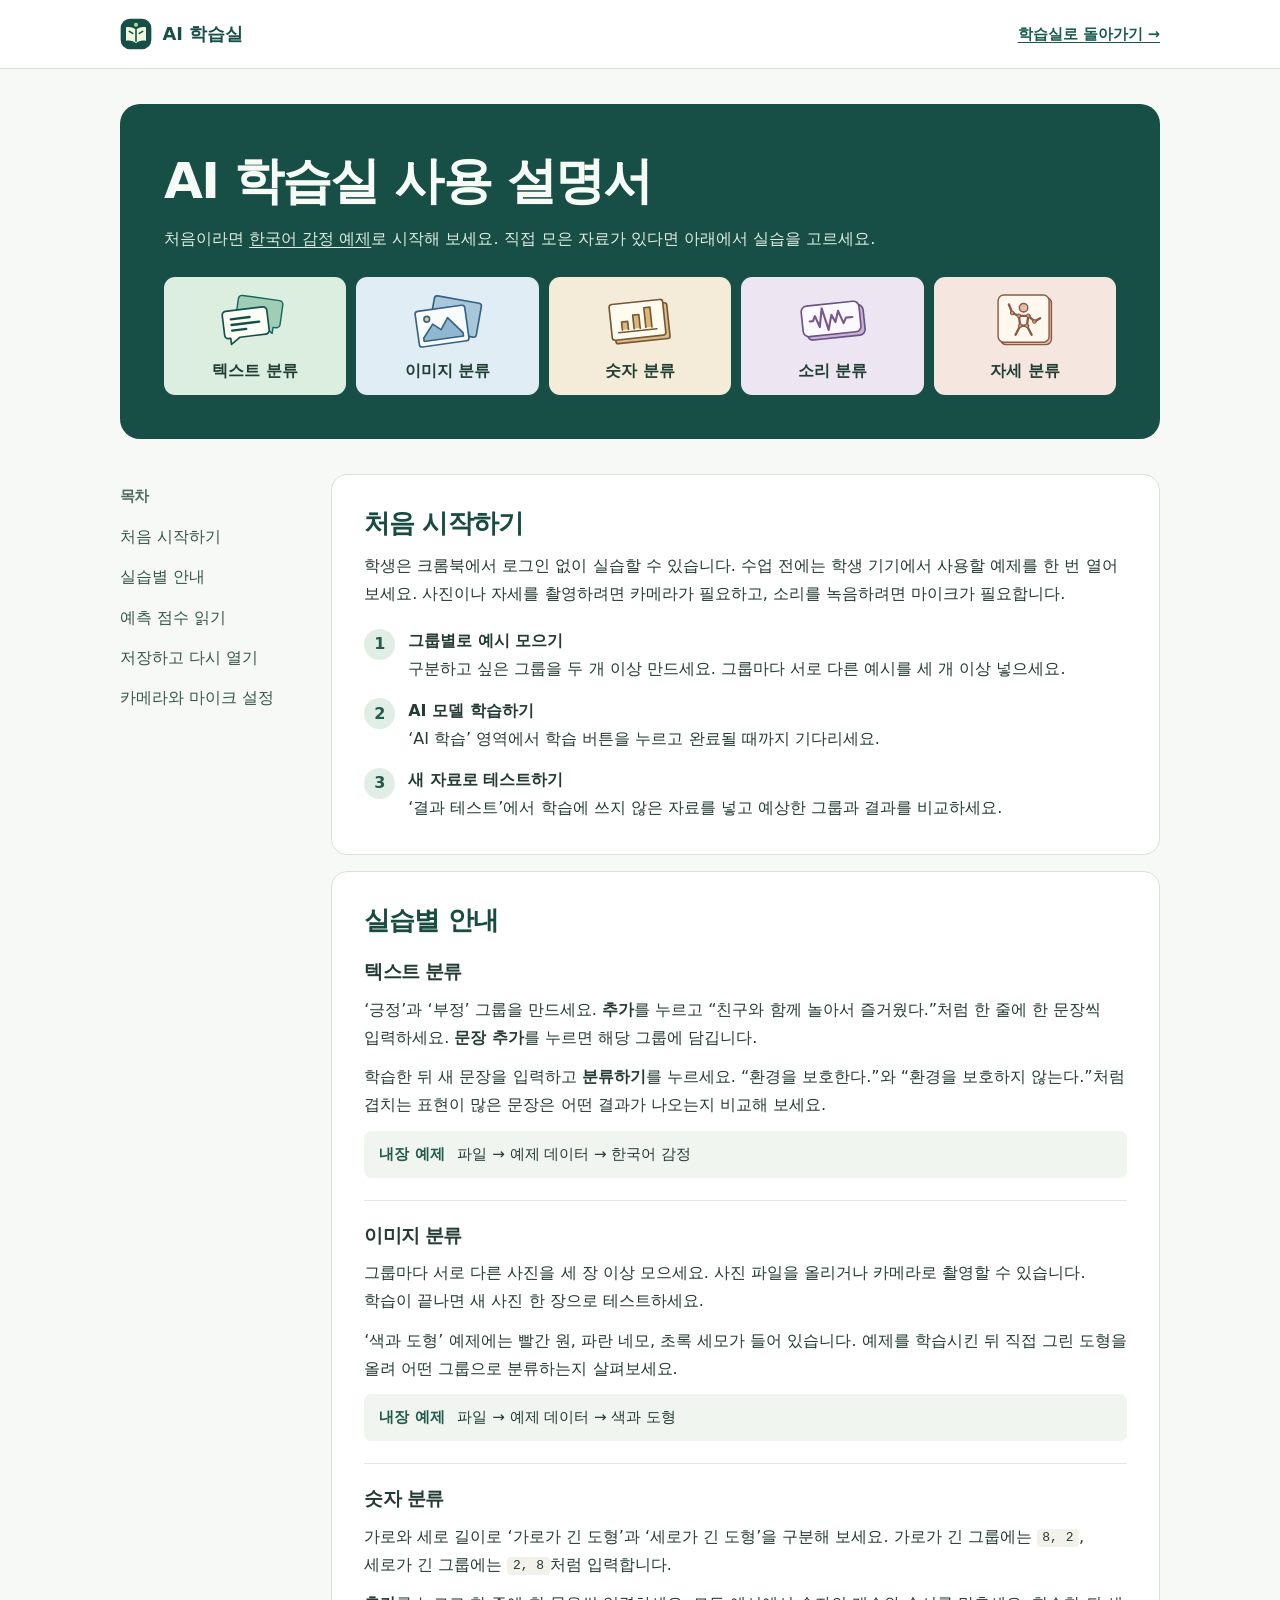
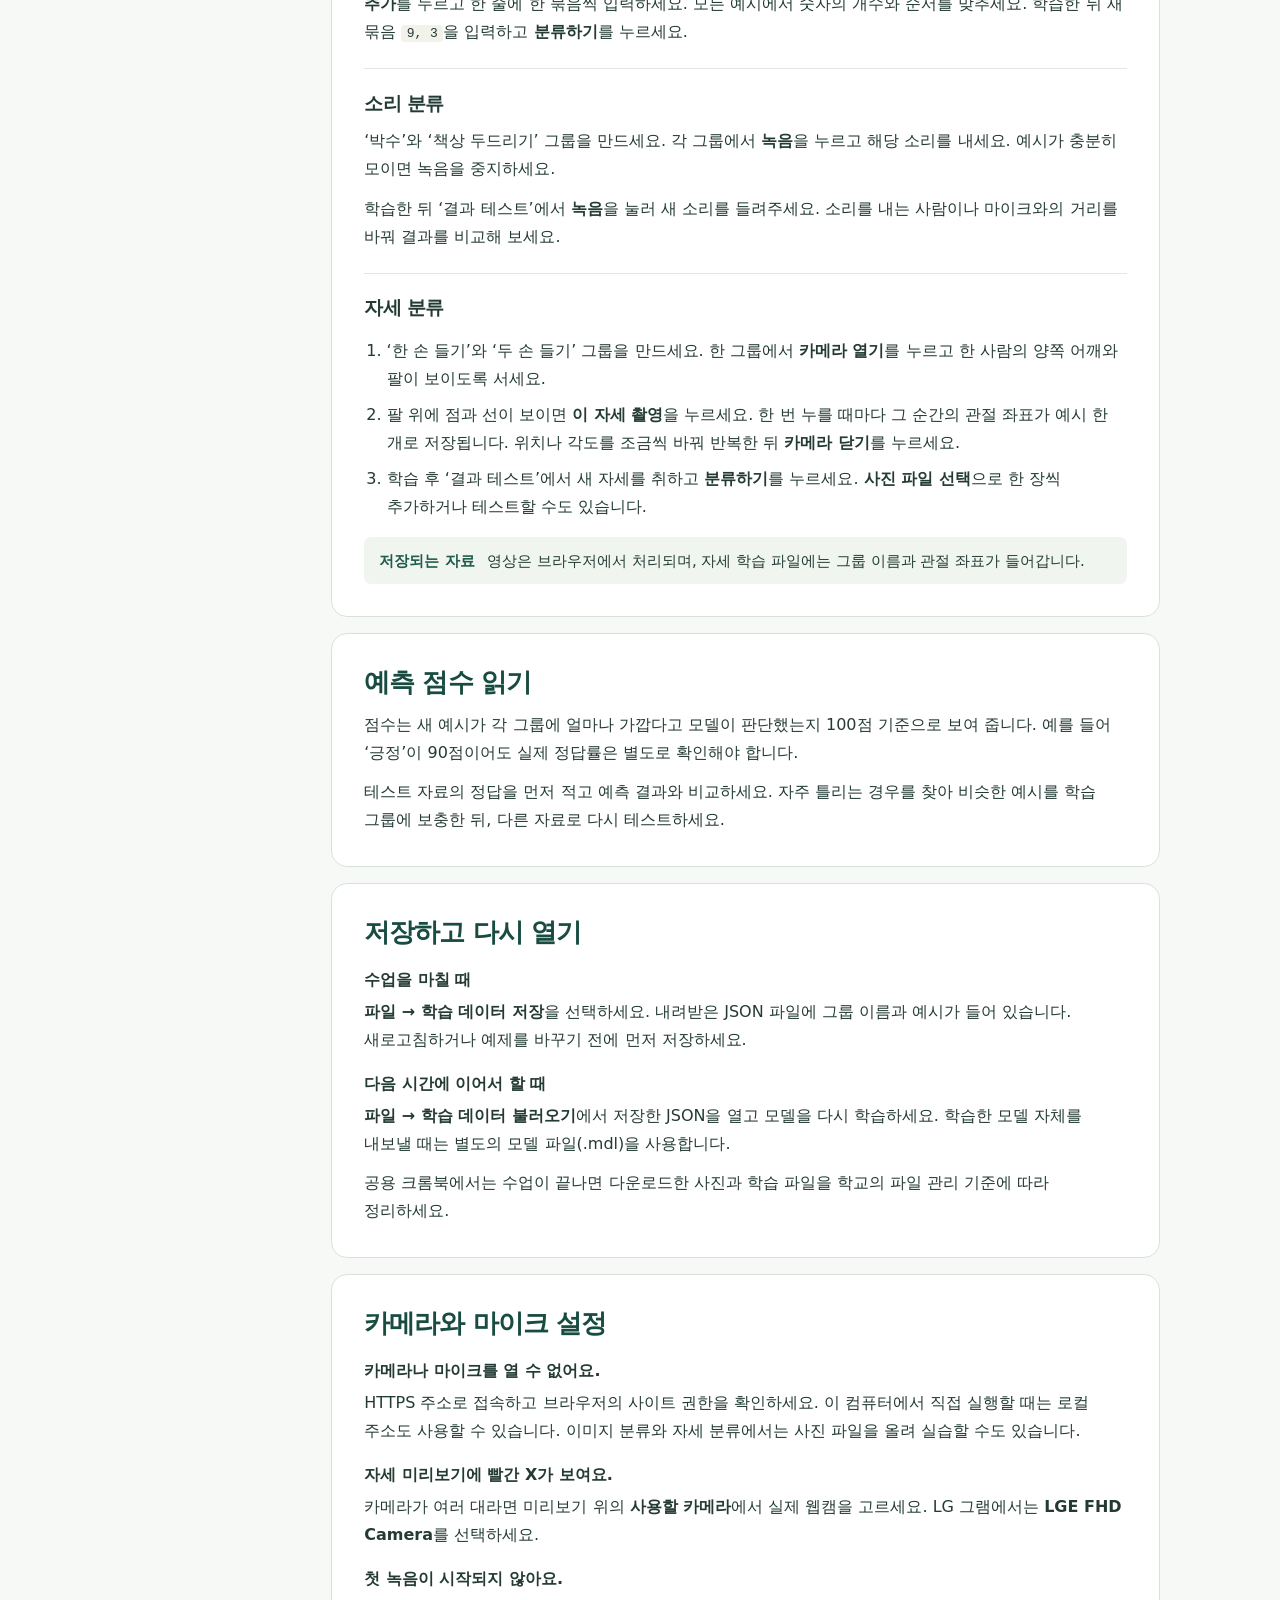
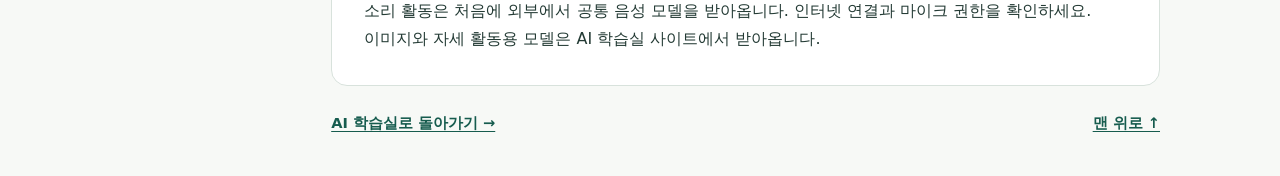
==== commit a40ae0c0: "Use natural Korean phrasing and clearer attribution across the classroom" ====
--- a/guide.html
+++ b/guide.html
@@ -32,14 +32,14 @@
       <nav class="contents" aria-label="설명서 목차">
         <h2>목차</h2>
         <a href="#start">처음 시작하기</a><a href="#lessons">실습별 안내</a>
-        <a href="#scores">예측 점수 읽기</a><a href="#save">저장·불러오기</a>
-        <a href="#devices">카메라·마이크 설정</a>
+        <a href="#scores">예측 점수 읽기</a><a href="#save">저장하고 다시 열기</a>
+        <a href="#devices">카메라와 마이크 설정</a>
       </nav>
 
       <div class="chapters">
         <section id="start">
           <h2>처음 시작하기</h2>
-          <p>학생은 크롬북에서 로그인 없이 실습할 수 있습니다. 수업 전에는 학생 기기에서 사용할 예제를 한 번 열어 보세요. 사진·자세 촬영에는 카메라, 소리 녹음에는 마이크가 필요합니다.</p>
+          <p>학생은 크롬북에서 로그인 없이 실습할 수 있습니다. 수업 전에는 학생 기기에서 사용할 예제를 한 번 열어 보세요. 사진이나 자세를 촬영하려면 카메라가 필요하고, 소리를 녹음하려면 마이크가 필요합니다.</p>
           <ol class="steps">
             <li><strong>그룹별로 예시 모으기</strong>구분하고 싶은 그룹을 두 개 이상 만드세요. 그룹마다 서로 다른 예시를 세 개 이상 넣으세요.</li>
             <li><strong>AI 모델 학습하기</strong>‘AI 학습’ 영역에서 학습 버튼을 누르고 완료될 때까지 기다리세요.</li>
@@ -88,7 +88,7 @@
           <p>테스트 자료의 정답을 먼저 적고 예측 결과와 비교하세요. 자주 틀리는 경우를 찾아 비슷한 예시를 학습 그룹에 보충한 뒤, 다른 자료로 다시 테스트하세요.</p>
         </section>
         <section id="save">
-          <h2>저장·불러오기</h2>
+          <h2>저장하고 다시 열기</h2>
           <dl>
             <dt>수업을 마칠 때</dt><dd><strong>파일 → 학습 데이터 저장</strong>을 선택하세요. 내려받은 JSON 파일에 그룹 이름과 예시가 들어 있습니다. 새로고침하거나 예제를 바꾸기 전에 먼저 저장하세요.</dd>
             <dt>다음 시간에 이어서 할 때</dt><dd><strong>파일 → 학습 데이터 불러오기</strong>에서 저장한 JSON을 열고 모델을 다시 학습하세요. 학습한 모델 자체를 내보낼 때는 별도의 모델 파일(.mdl)을 사용합니다.</dd>
@@ -96,9 +96,9 @@
           <p>공용 크롬북에서는 수업이 끝나면 다운로드한 사진과 학습 파일을 학교의 파일 관리 기준에 따라 정리하세요.</p>
         </section>
         <section id="devices">
-          <h2>카메라·마이크 설정</h2>
+          <h2>카메라와 마이크 설정</h2>
           <dl>
-            <dt>카메라나 마이크를 열 수 없어요.</dt><dd>HTTPS 주소로 접속하고 브라우저의 사이트 권한을 확인하세요. 이 컴퓨터에서 직접 실행할 때는 로컬 주소도 사용할 수 있습니다. 이미지·자세 활동은 사진 파일로도 진행할 수 있습니다.</dd>
+            <dt>카메라나 마이크를 열 수 없어요.</dt><dd>HTTPS 주소로 접속하고 브라우저의 사이트 권한을 확인하세요. 이 컴퓨터에서 직접 실행할 때는 로컬 주소도 사용할 수 있습니다. 이미지 분류와 자세 분류에서는 사진 파일을 올려 실습할 수도 있습니다.</dd>
             <dt>자세 미리보기에 빨간 X가 보여요.</dt><dd>카메라가 여러 대라면 미리보기 위의 <strong>사용할 카메라</strong>에서 실제 웹캠을 고르세요. LG 그램에서는 <strong>LGE FHD Camera</strong>를 선택하세요.</dd>
             <dt>첫 녹음이 시작되지 않아요.</dt><dd>소리 활동은 처음에 외부에서 공통 음성 모델을 받아옵니다. 인터넷 연결과 마이크 권한을 확인하세요. 이미지와 자세 활동용 모델은 AI 학습실 사이트에서 받아옵니다.</dd>
           </dl>
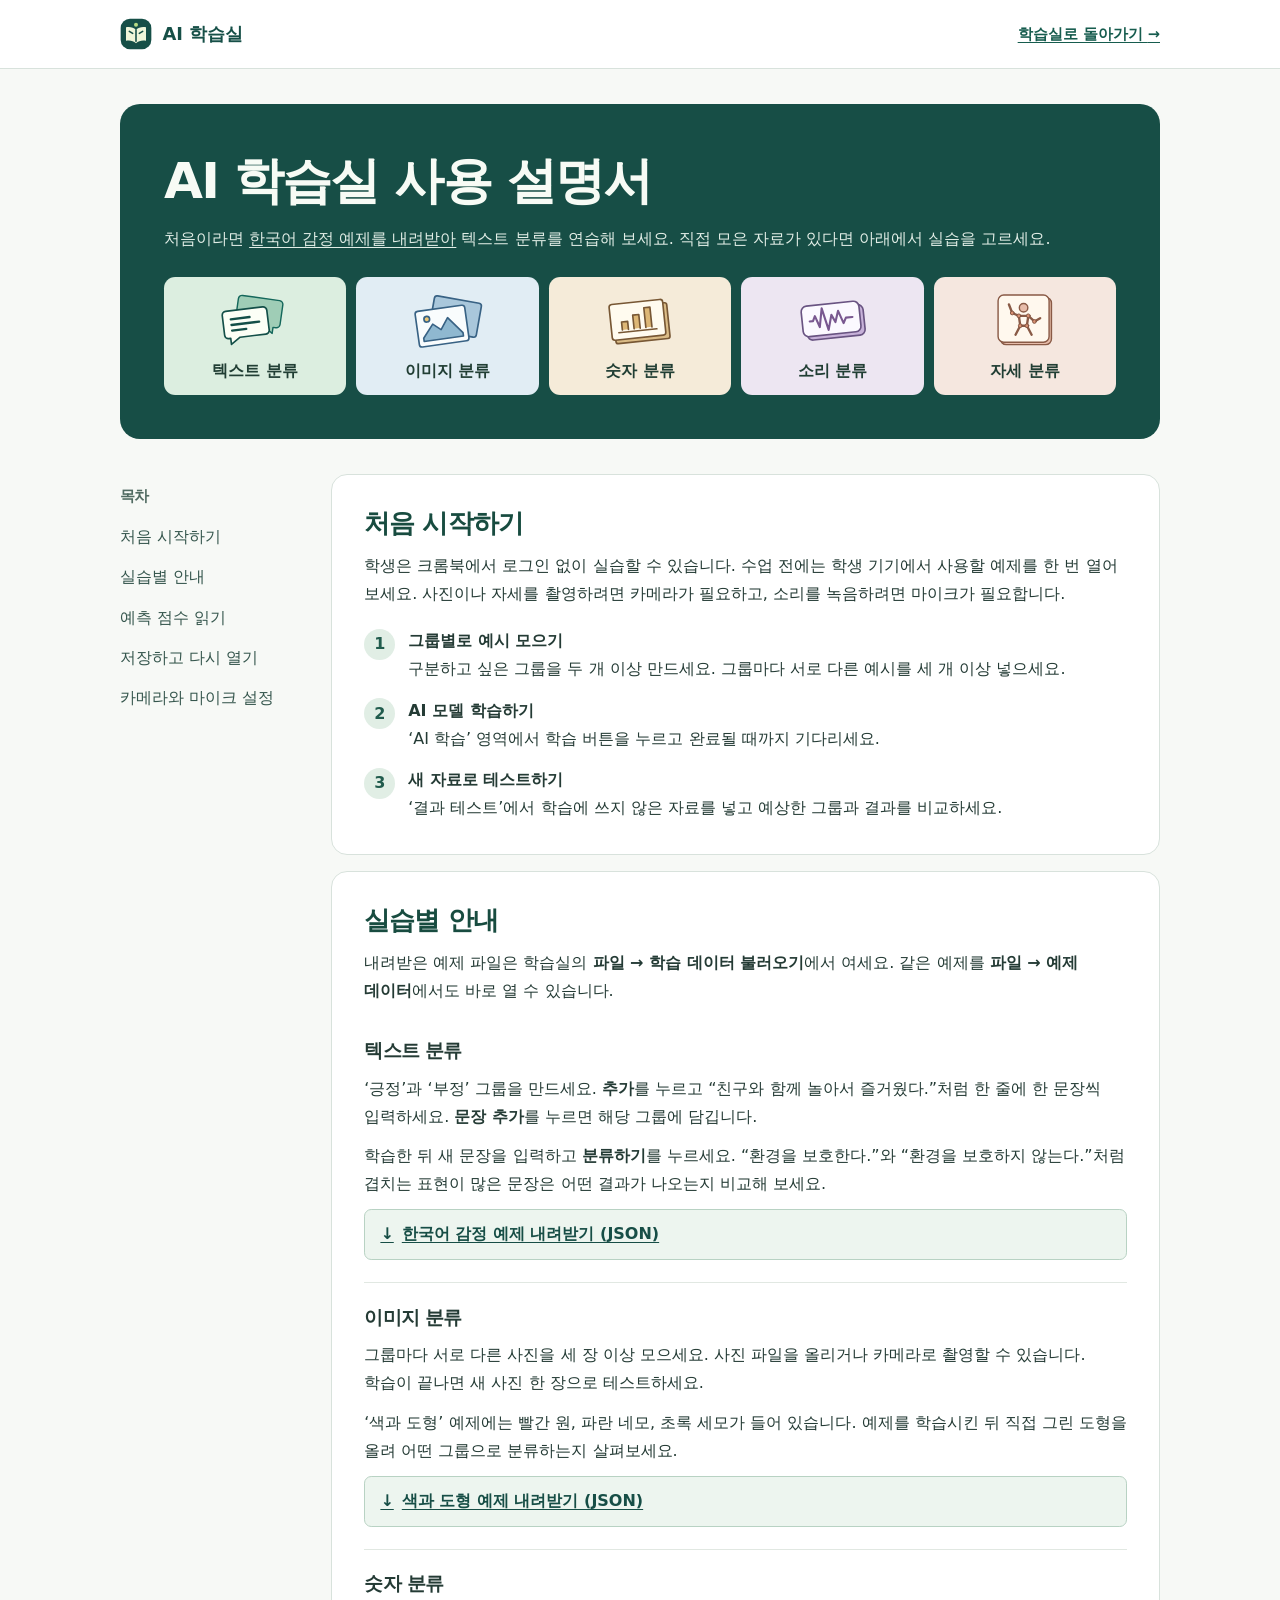
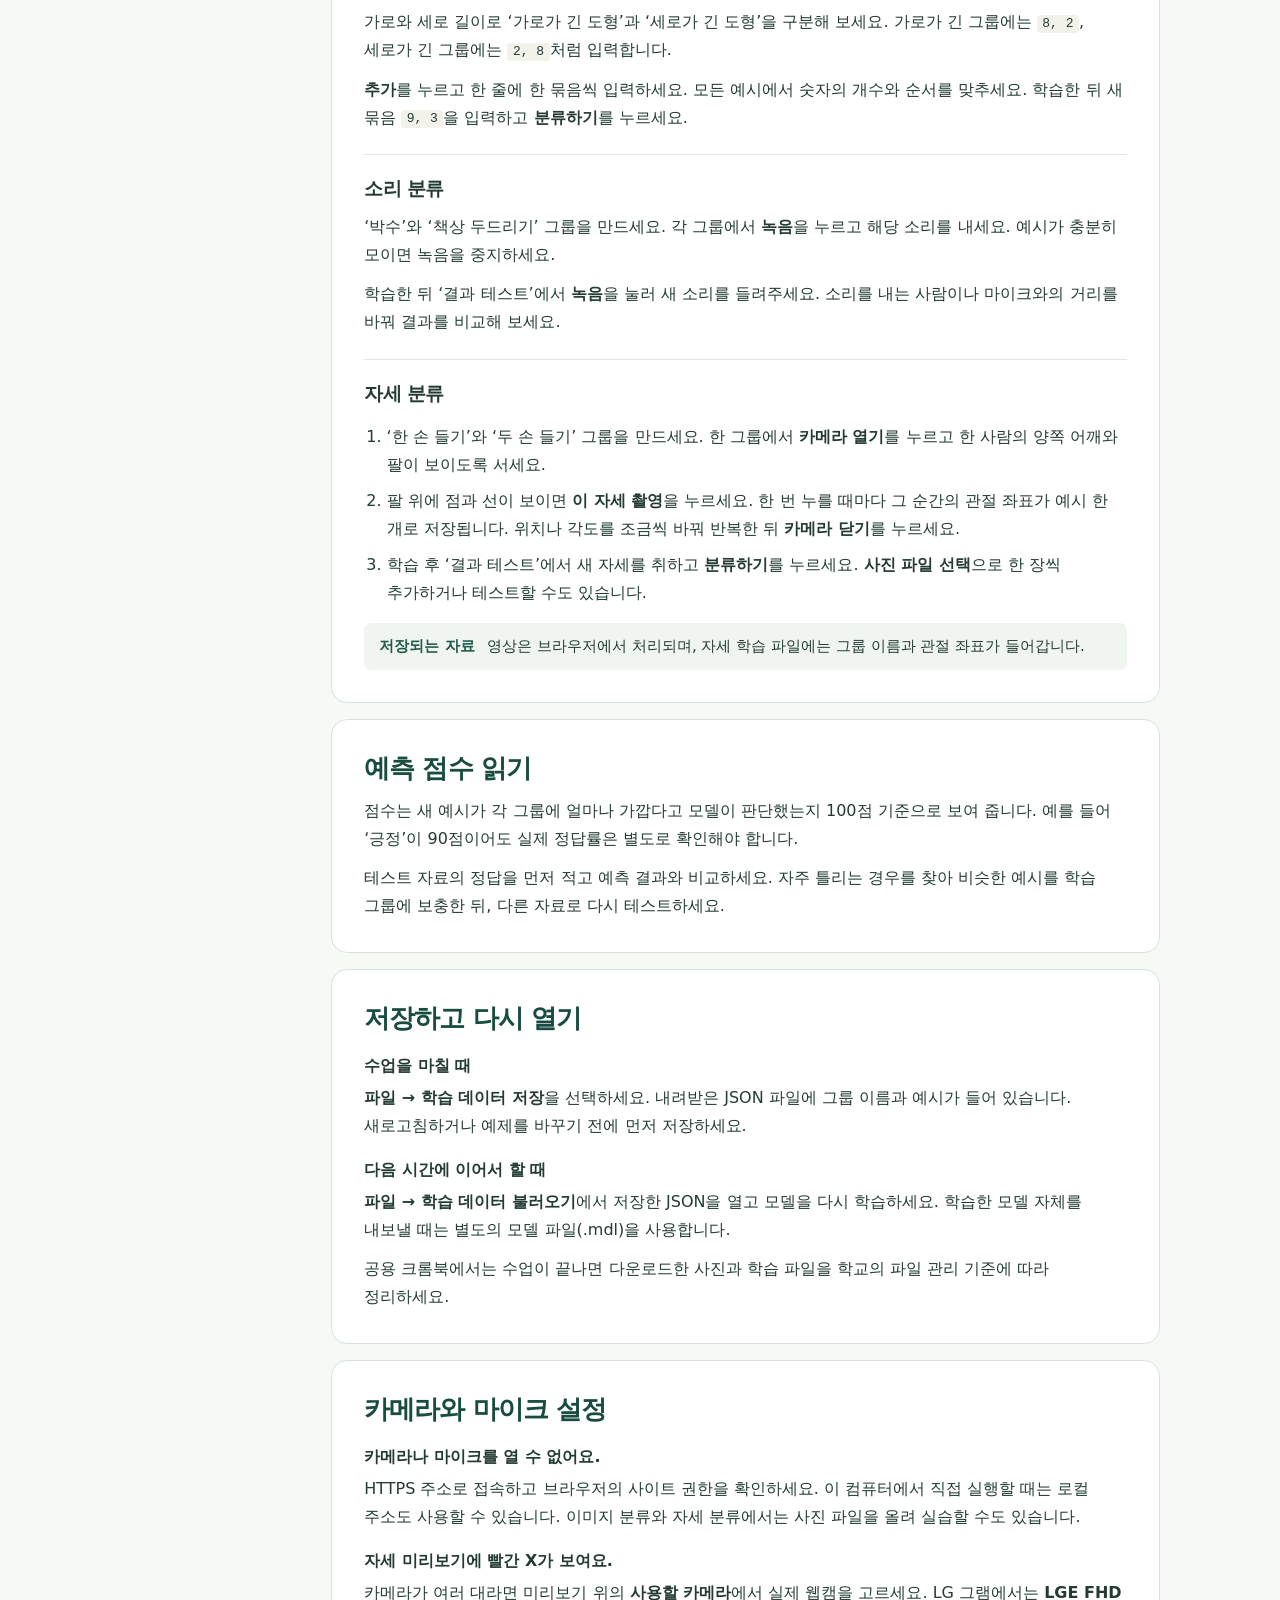
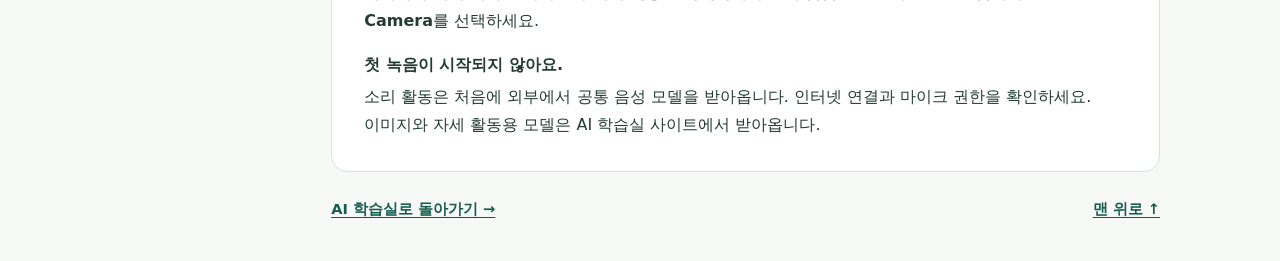
==== commit 7a046243: "Download classroom example datasets directly from the guide" ====
--- a/guide.html
+++ b/guide.html
@@ -18,7 +18,7 @@
   <main class="wrap">
     <header class="intro">
       <h1>AI 학습실 사용 설명서</h1>
-      <p>처음이라면 <a href="#text">한국어 감정 예제</a>로 시작해 보세요. 직접 모은 자료가 있다면 아래에서 실습을 고르세요.</p>
+      <p>처음이라면 <a href="datasets/한국어-감정.json" download>한국어 감정 예제를 내려받아</a> 텍스트 분류를 연습해 보세요. 직접 모은 자료가 있다면 아래에서 실습을 고르세요.</p>
       <nav class="activities" aria-label="실습별 안내 바로가기">
         <a href="#text"><img src="images/classroom-text.svg" alt="">텍스트 분류</a>
         <a href="#image"><img src="images/classroom-image.svg" alt="">이미지 분류</a>
@@ -49,17 +49,18 @@
 
         <section id="lessons">
           <h2>실습별 안내</h2>
+          <p>내려받은 예제 파일은 학습실의 <strong>파일 → 학습 데이터 불러오기</strong>에서 여세요. 같은 예제를 <strong>파일 → 예제 데이터</strong>에서도 바로 열 수 있습니다.</p>
           <article id="text">
             <h3>텍스트 분류</h3>
             <p>‘긍정’과 ‘부정’ 그룹을 만드세요. <strong>추가</strong>를 누르고 “친구와 함께 놀아서 즐거웠다.”처럼 한 줄에 한 문장씩 입력하세요. <strong>문장 추가</strong>를 누르면 해당 그룹에 담깁니다.</p>
             <p>학습한 뒤 새 문장을 입력하고 <strong>분류하기</strong>를 누르세요. “환경을 보호한다.”와 “환경을 보호하지 않는다.”처럼 겹치는 표현이 많은 문장은 어떤 결과가 나오는지 비교해 보세요.</p>
-            <p class="example"><strong>내장 예제</strong> 파일 → 예제 데이터 → 한국어 감정</p>
+            <a class="example-download" href="datasets/한국어-감정.json" download><span aria-hidden="true">↓</span> 한국어 감정 예제 내려받기 (JSON)</a>
           </article>
           <article id="image">
             <h3>이미지 분류</h3>
             <p>그룹마다 서로 다른 사진을 세 장 이상 모으세요. 사진 파일을 올리거나 카메라로 촬영할 수 있습니다. 학습이 끝나면 새 사진 한 장으로 테스트하세요.</p>
             <p>‘색과 도형’ 예제에는 빨간 원, 파란 네모, 초록 세모가 들어 있습니다. 예제를 학습시킨 뒤 직접 그린 도형을 올려 어떤 그룹으로 분류하는지 살펴보세요.</p>
-            <p class="example"><strong>내장 예제</strong> 파일 → 예제 데이터 → 색과 도형</p>
+            <a class="example-download" href="datasets/색과-도형.json" download><span aria-hidden="true">↓</span> 색과 도형 예제 내려받기 (JSON)</a>
           </article>
           <article id="number">
             <h3>숫자 분류</h3>
--- a/guide.css
+++ b/guide.css
@@ -73,6 +73,12 @@
 article li + li { margin-top: .5rem; }
 .example { background: #f0f5f0; padding: .65rem .95rem; border-radius: .45rem; font-size: .94rem; }
 .example strong { color: #215b4c; margin-right: .5rem; }
+.example-download {
+  display: flex; align-items: center; gap: .5rem; min-height: 2.75rem;
+  padding: .65rem .95rem; border: 1px solid #b8d2c3; border-radius: .45rem;
+  background: #edf5ef; color: #174e46; font-weight: 650;
+}
+.example-download:hover { background: #deede2; }
 code { padding: .08rem .34rem; border-radius: .25rem; background: #f2f2eb; white-space: nowrap; }
 dl { margin-bottom: 0; }
 dt { margin-top: 1rem; font-weight: 700; }
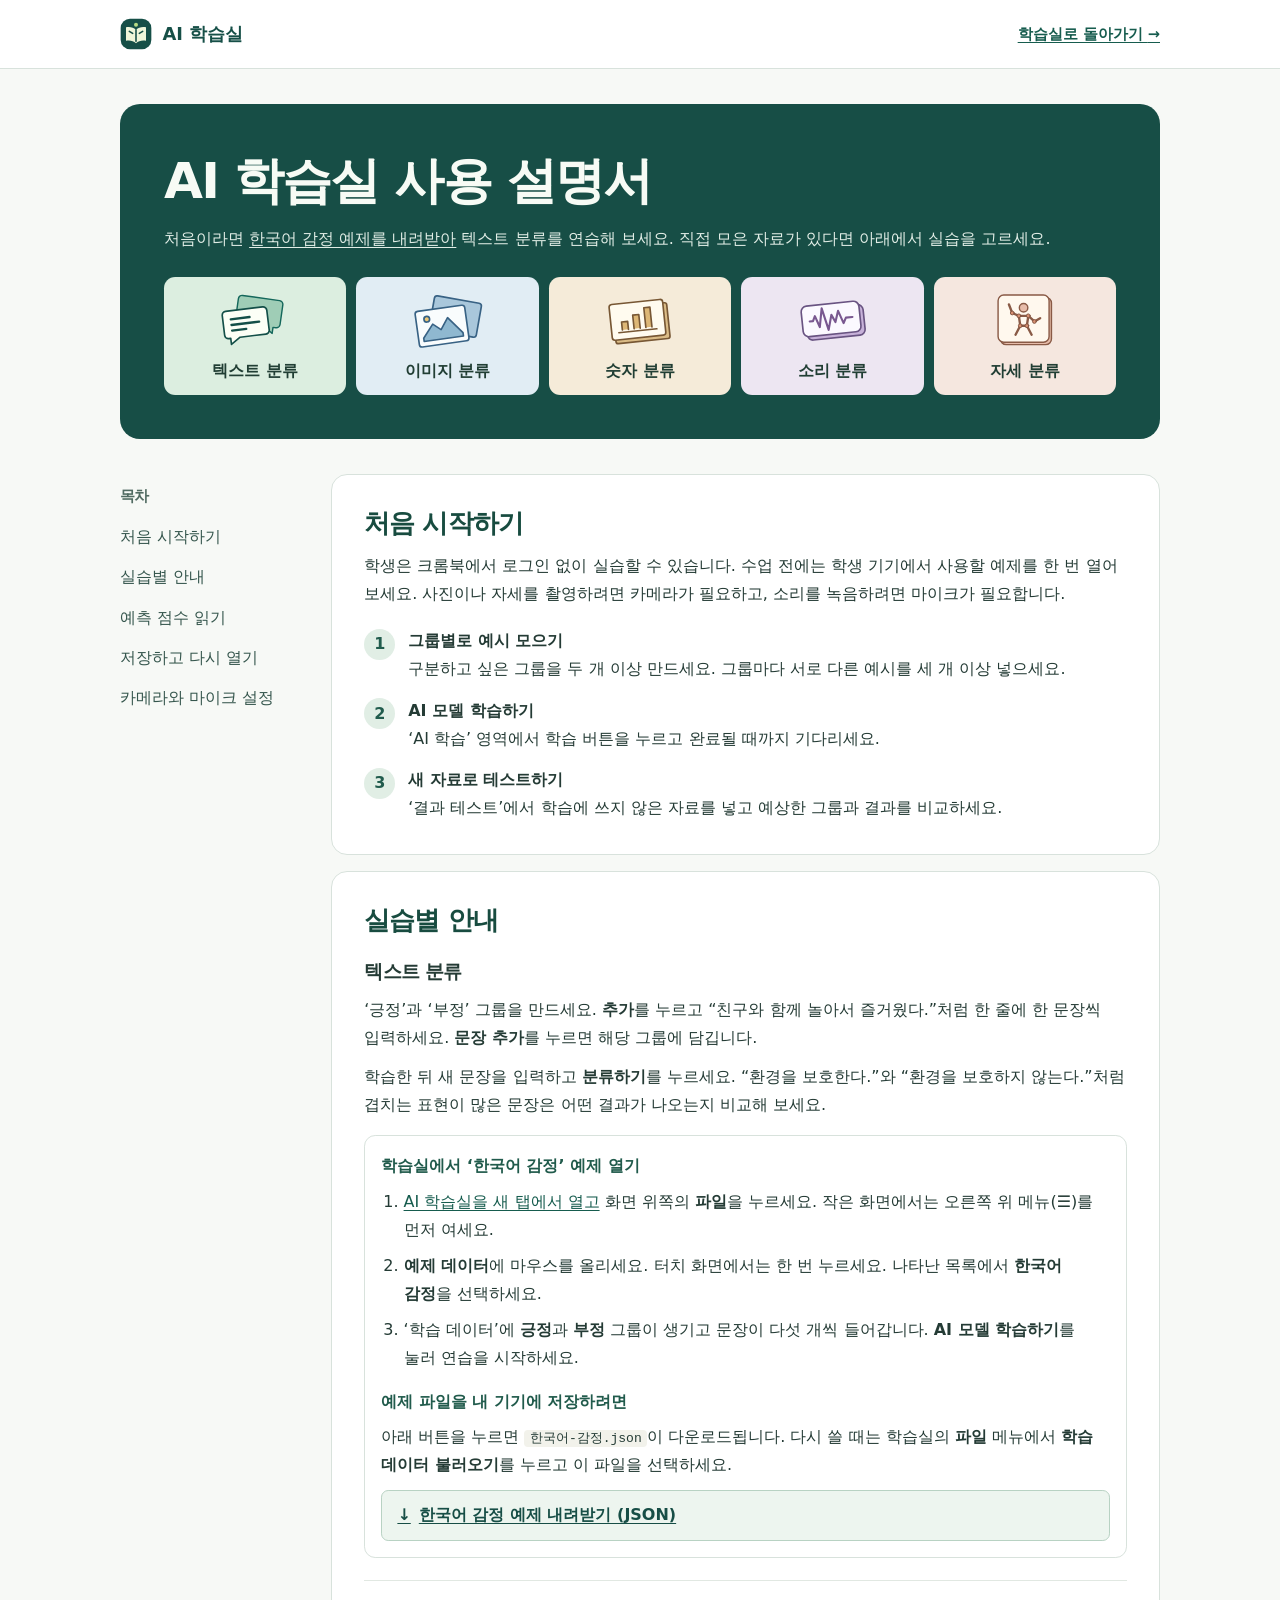
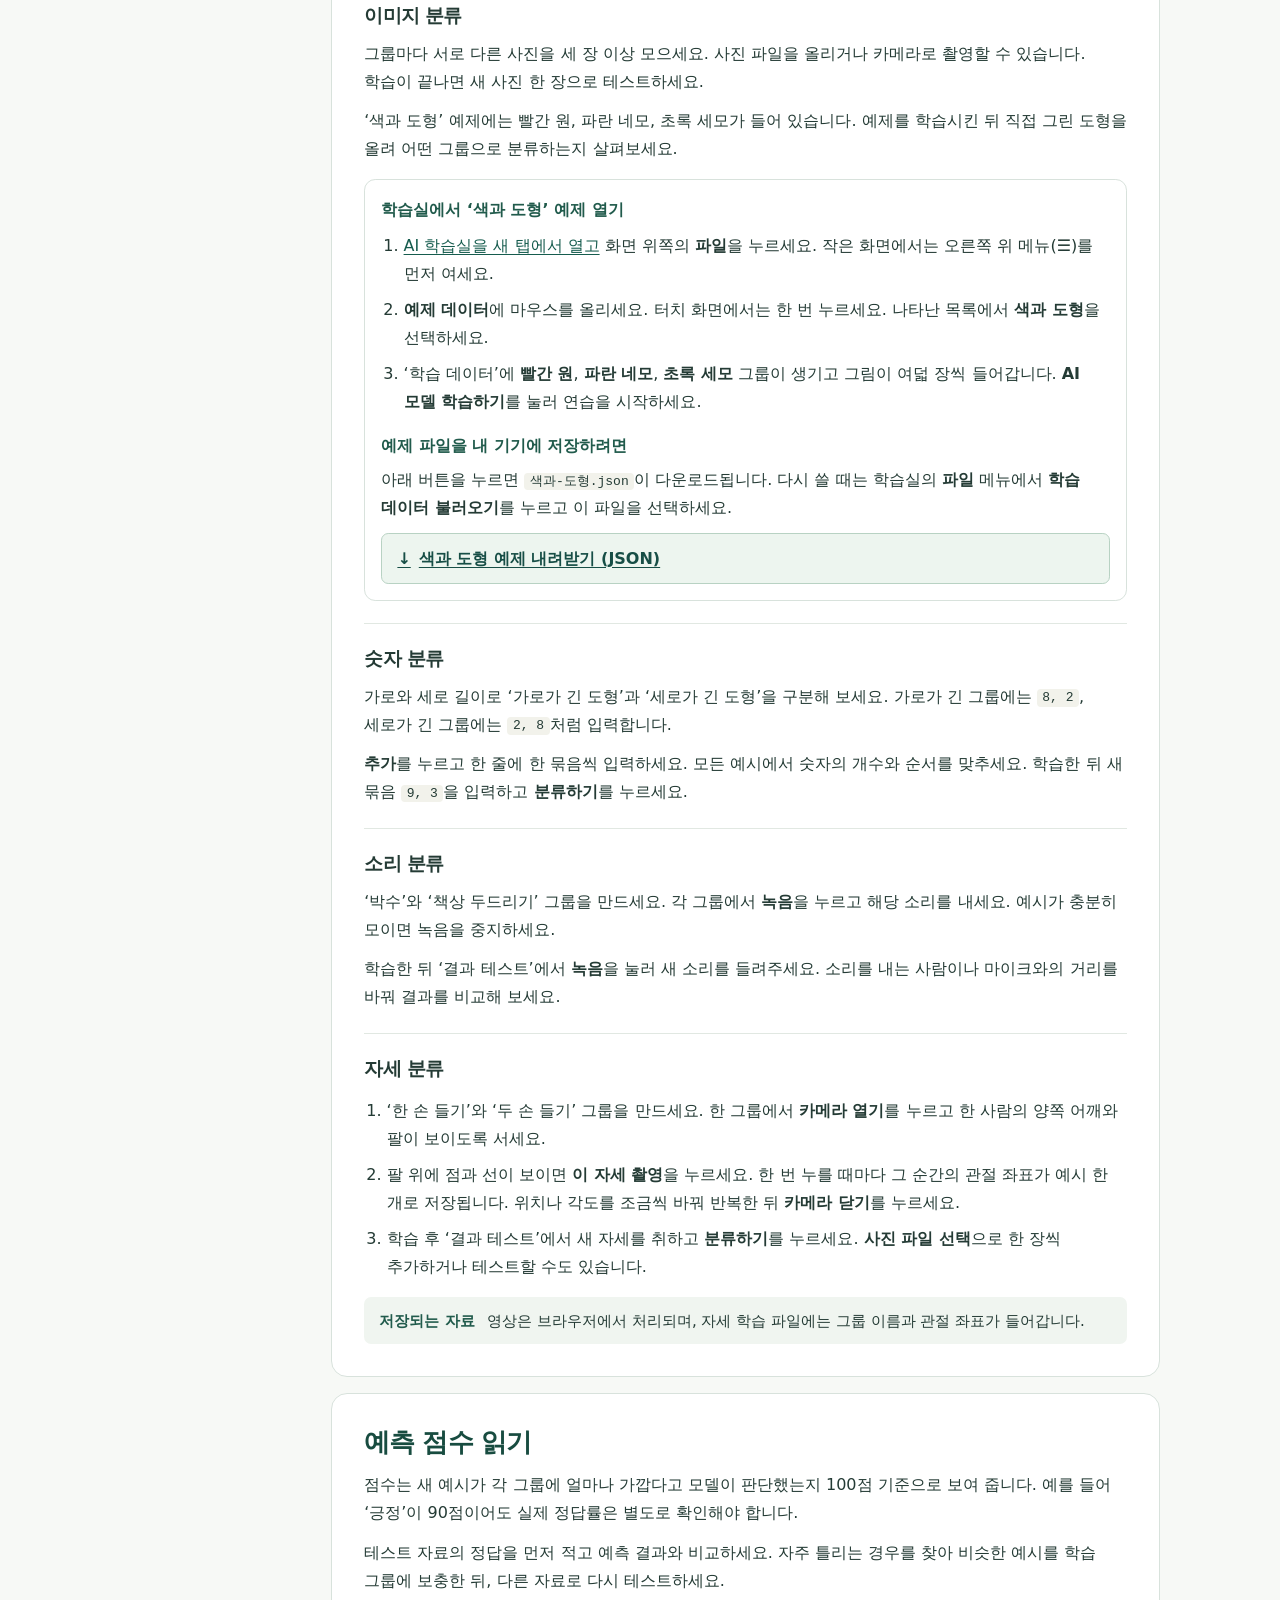
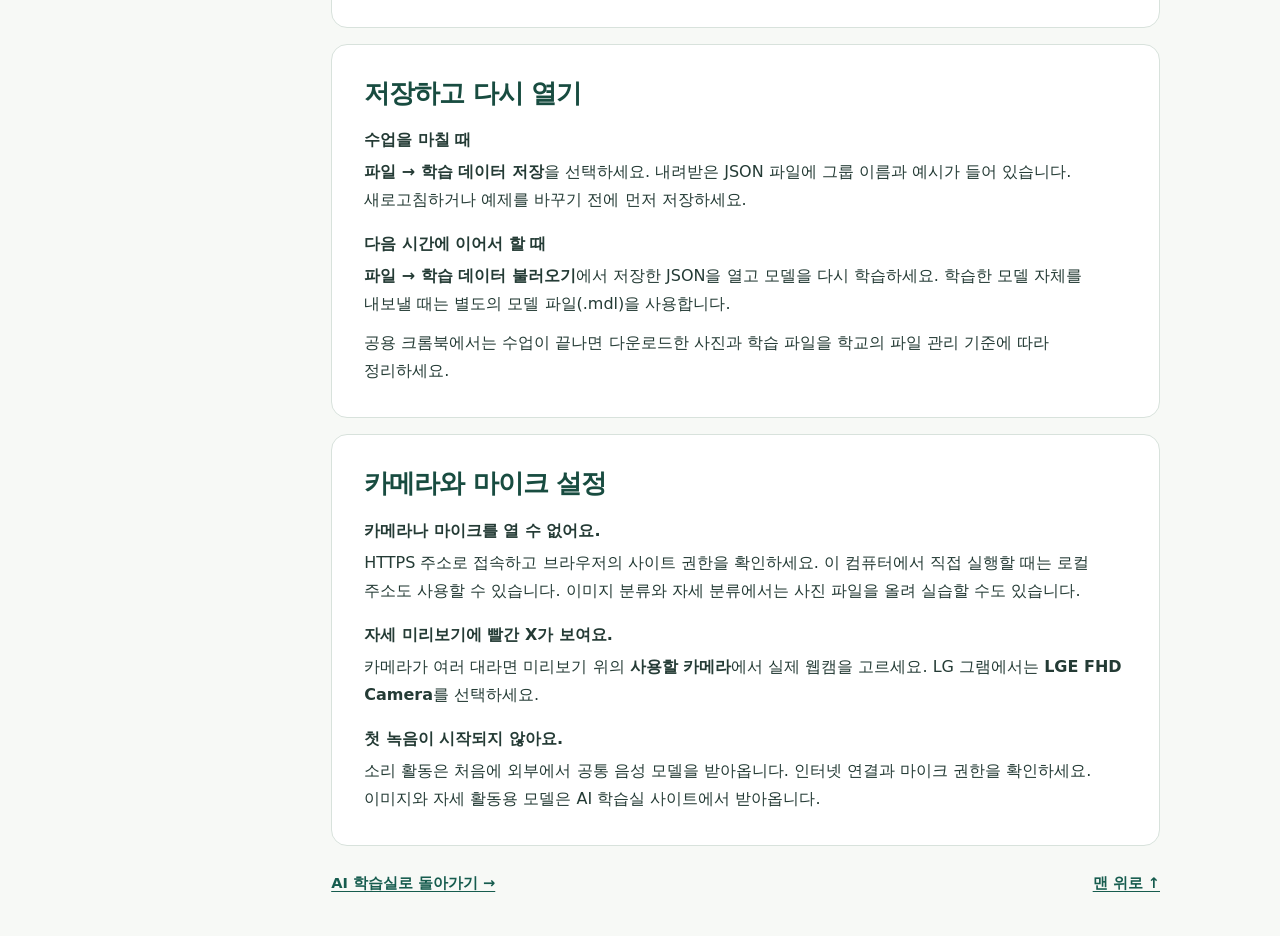
==== commit f3aae893: "Walk students through opening the sample projects in the classroom" ====
--- a/guide.html
+++ b/guide.html
@@ -49,18 +49,37 @@
 
         <section id="lessons">
           <h2>실습별 안내</h2>
-          <p>내려받은 예제 파일은 학습실의 <strong>파일 → 학습 데이터 불러오기</strong>에서 여세요. 같은 예제를 <strong>파일 → 예제 데이터</strong>에서도 바로 열 수 있습니다.</p>
           <article id="text">
             <h3>텍스트 분류</h3>
             <p>‘긍정’과 ‘부정’ 그룹을 만드세요. <strong>추가</strong>를 누르고 “친구와 함께 놀아서 즐거웠다.”처럼 한 줄에 한 문장씩 입력하세요. <strong>문장 추가</strong>를 누르면 해당 그룹에 담깁니다.</p>
             <p>학습한 뒤 새 문장을 입력하고 <strong>분류하기</strong>를 누르세요. “환경을 보호한다.”와 “환경을 보호하지 않는다.”처럼 겹치는 표현이 많은 문장은 어떤 결과가 나오는지 비교해 보세요.</p>
-            <a class="example-download" href="datasets/한국어-감정.json" download><span aria-hidden="true">↓</span> 한국어 감정 예제 내려받기 (JSON)</a>
+            <div class="sample-guide">
+              <h4>학습실에서 ‘한국어 감정’ 예제 열기</h4>
+              <ol>
+                <li><a href="./" target="_blank" rel="noopener">AI 학습실을 새 탭에서 열고</a> 화면 위쪽의 <strong>파일</strong>을 누르세요. 작은 화면에서는 오른쪽 위 메뉴(☰)를 먼저 여세요.</li>
+                <li><strong>예제 데이터</strong>에 마우스를 올리세요. 터치 화면에서는 한 번 누르세요. 나타난 목록에서 <strong>한국어 감정</strong>을 선택하세요.</li>
+                <li>‘학습 데이터’에 <strong>긍정</strong>과 <strong>부정</strong> 그룹이 생기고 문장이 다섯 개씩 들어갑니다. <strong>AI 모델 학습하기</strong>를 눌러 연습을 시작하세요.</li>
+              </ol>
+              <h4>예제 파일을 내 기기에 저장하려면</h4>
+              <p>아래 버튼을 누르면 <code>한국어-감정.json</code>이 다운로드됩니다. 다시 쓸 때는 학습실의 <strong>파일</strong> 메뉴에서 <strong>학습 데이터 불러오기</strong>를 누르고 이 파일을 선택하세요.</p>
+              <a class="example-download" href="datasets/한국어-감정.json" download><span aria-hidden="true">↓</span> 한국어 감정 예제 내려받기 (JSON)</a>
+            </div>
           </article>
           <article id="image">
             <h3>이미지 분류</h3>
             <p>그룹마다 서로 다른 사진을 세 장 이상 모으세요. 사진 파일을 올리거나 카메라로 촬영할 수 있습니다. 학습이 끝나면 새 사진 한 장으로 테스트하세요.</p>
             <p>‘색과 도형’ 예제에는 빨간 원, 파란 네모, 초록 세모가 들어 있습니다. 예제를 학습시킨 뒤 직접 그린 도형을 올려 어떤 그룹으로 분류하는지 살펴보세요.</p>
-            <a class="example-download" href="datasets/색과-도형.json" download><span aria-hidden="true">↓</span> 색과 도형 예제 내려받기 (JSON)</a>
+            <div class="sample-guide">
+              <h4>학습실에서 ‘색과 도형’ 예제 열기</h4>
+              <ol>
+                <li><a href="./" target="_blank" rel="noopener">AI 학습실을 새 탭에서 열고</a> 화면 위쪽의 <strong>파일</strong>을 누르세요. 작은 화면에서는 오른쪽 위 메뉴(☰)를 먼저 여세요.</li>
+                <li><strong>예제 데이터</strong>에 마우스를 올리세요. 터치 화면에서는 한 번 누르세요. 나타난 목록에서 <strong>색과 도형</strong>을 선택하세요.</li>
+                <li>‘학습 데이터’에 <strong>빨간 원</strong>, <strong>파란 네모</strong>, <strong>초록 세모</strong> 그룹이 생기고 그림이 여덟 장씩 들어갑니다. <strong>AI 모델 학습하기</strong>를 눌러 연습을 시작하세요.</li>
+              </ol>
+              <h4>예제 파일을 내 기기에 저장하려면</h4>
+              <p>아래 버튼을 누르면 <code>색과-도형.json</code>이 다운로드됩니다. 다시 쓸 때는 학습실의 <strong>파일</strong> 메뉴에서 <strong>학습 데이터 불러오기</strong>를 누르고 이 파일을 선택하세요.</p>
+              <a class="example-download" href="datasets/색과-도형.json" download><span aria-hidden="true">↓</span> 색과 도형 예제 내려받기 (JSON)</a>
+            </div>
           </article>
           <article id="number">
             <h3>숫자 분류</h3>
--- a/guide.css
+++ b/guide.css
@@ -73,6 +73,12 @@
 article li + li { margin-top: .5rem; }
 .example { background: #f0f5f0; padding: .65rem .95rem; border-radius: .45rem; font-size: .94rem; }
 .example strong { color: #215b4c; margin-right: .5rem; }
+.sample-guide {
+  margin-top: 1rem; padding: 1rem; border: 1px solid #d8e2dc; border-radius: .7rem;
+}
+.sample-guide h4 { margin: 0; color: #215b4c; font-size: 1rem; }
+.sample-guide ol { margin: .5rem 0 1rem; }
+.sample-guide h4 + p { margin-top: .4rem; }
 .example-download {
   display: flex; align-items: center; gap: .5rem; min-height: 2.75rem;
   padding: .65rem .95rem; border: 1px solid #b8d2c3; border-radius: .45rem;
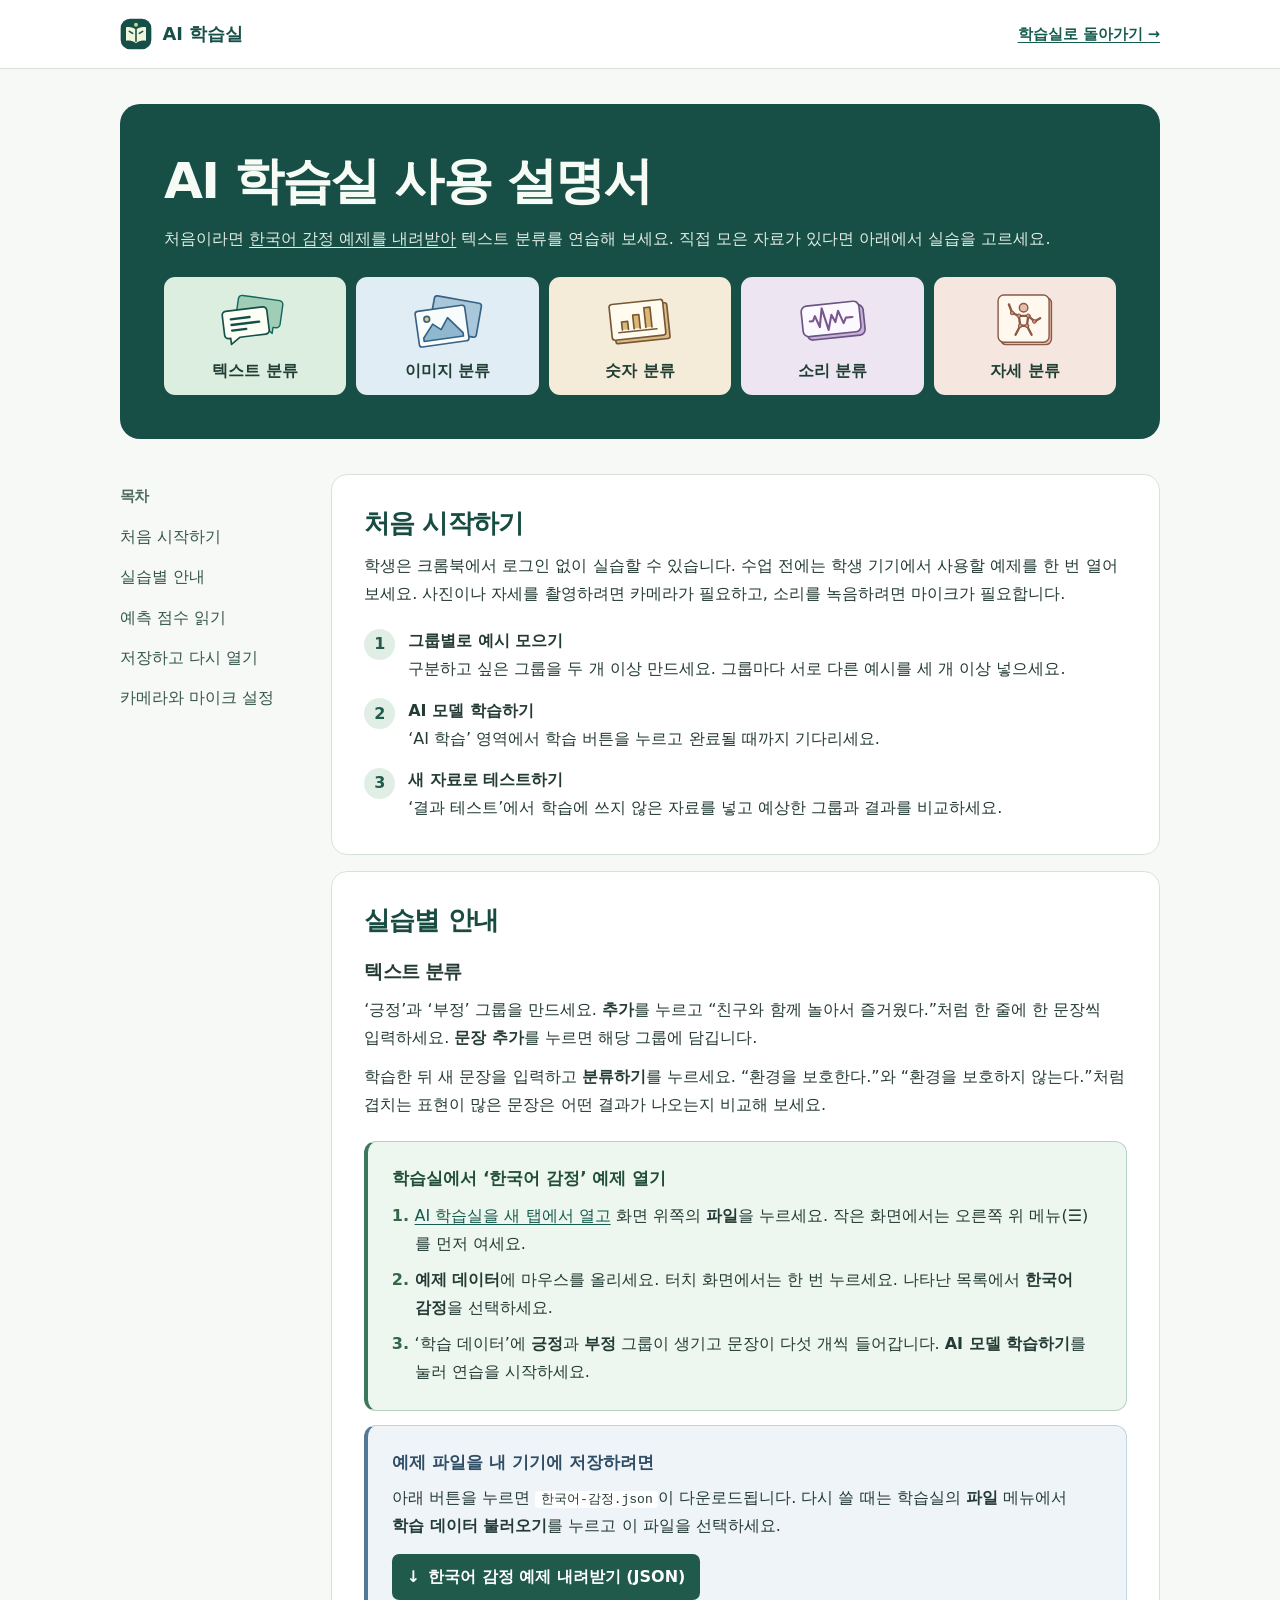
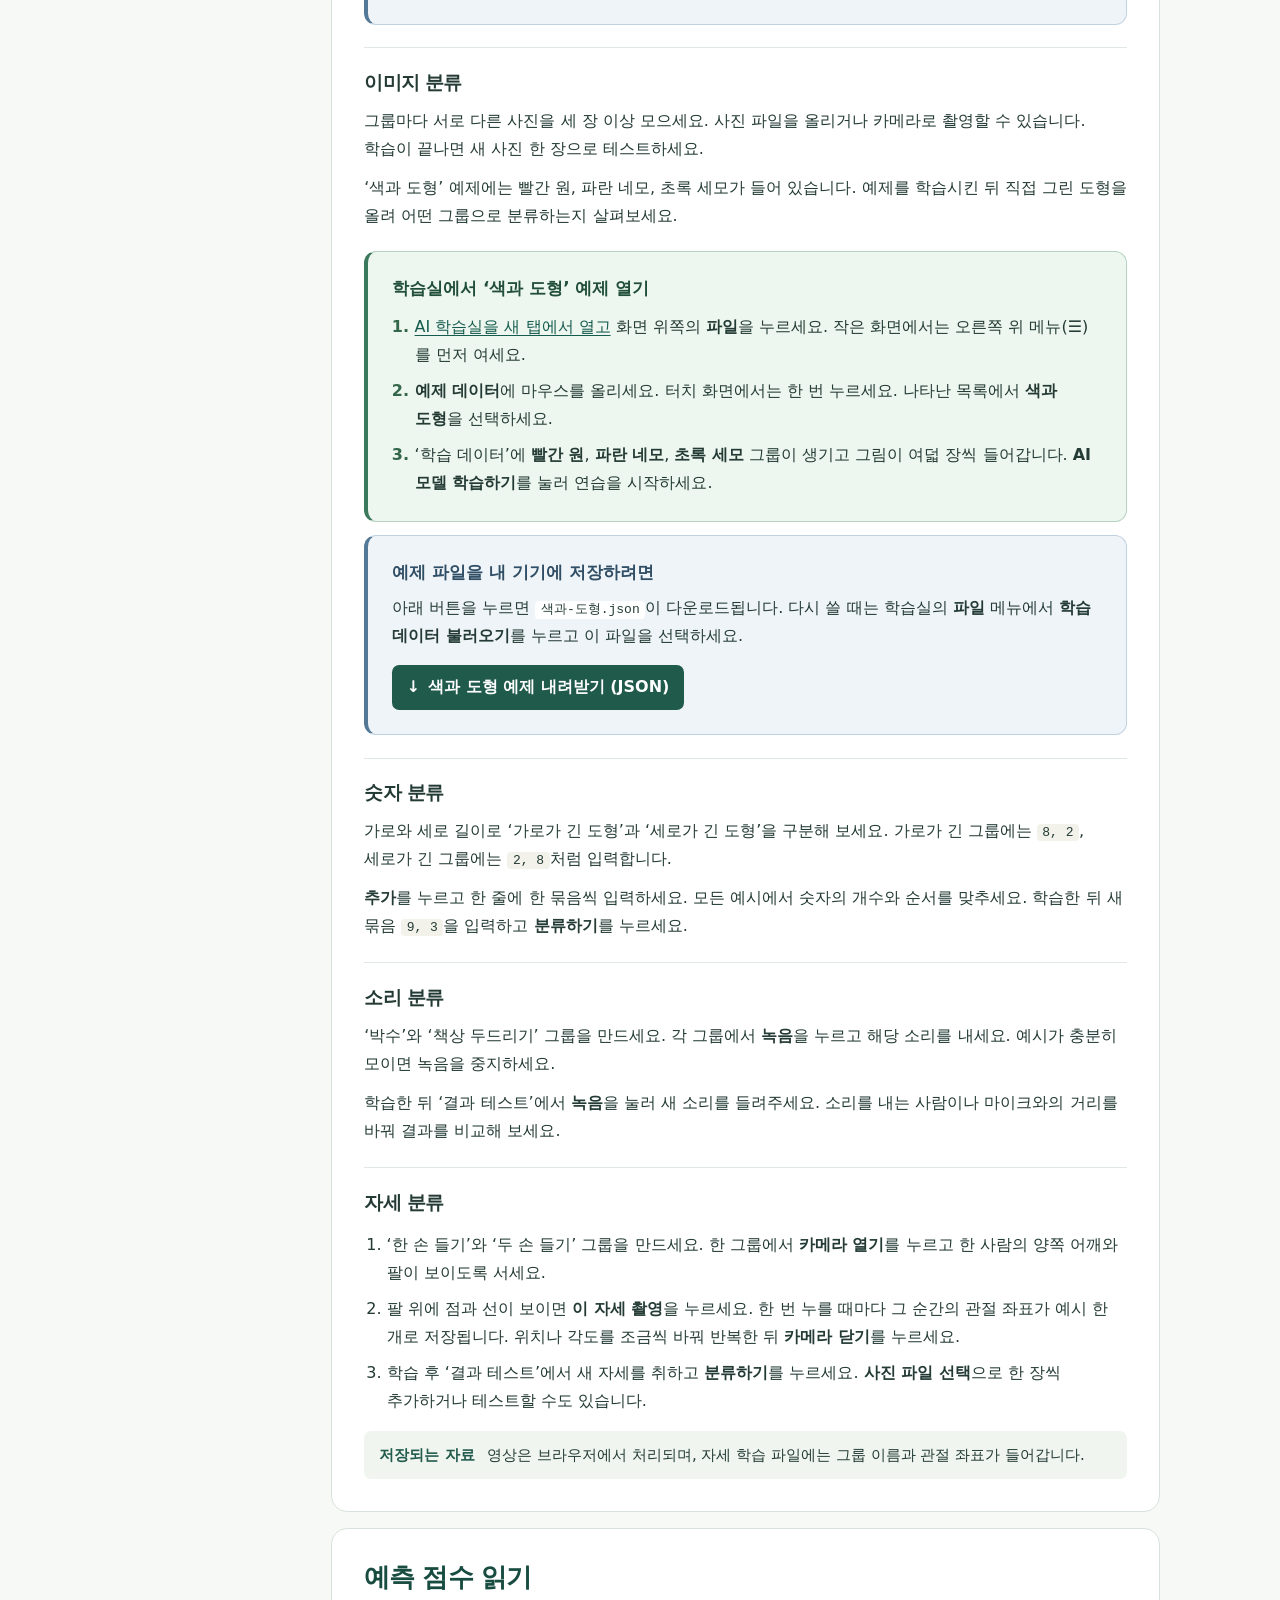
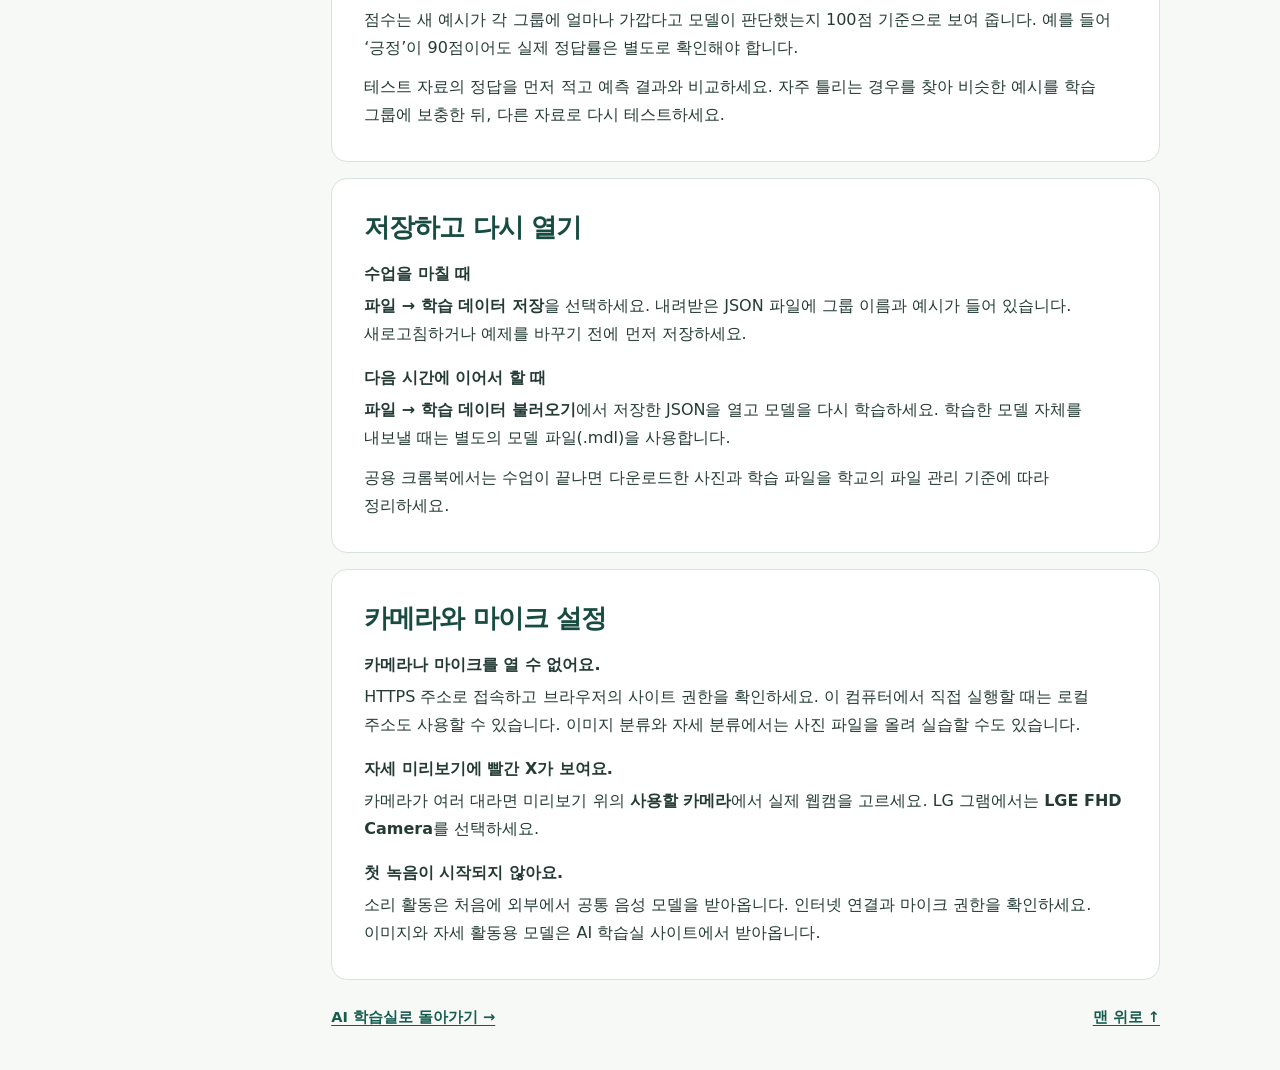
==== commit f68adba3: "Separate guide instructions into open and download cards" ====
--- a/guide.html
+++ b/guide.html
@@ -5,7 +5,7 @@
   <meta name="viewport" content="width=device-width,initial-scale=1">
   <title>AI 학습실 사용 설명서</title>
   <link rel="icon" href="images/classroom-mark.svg">
-  <link rel="stylesheet" href="guide.css">
+  <link rel="stylesheet" href="guide.css?v=sample-cards">
 </head>
 <body id="top">
   <a class="skip" href="#start">본문으로 건너뛰기</a>
@@ -53,33 +53,37 @@
             <h3>텍스트 분류</h3>
             <p>‘긍정’과 ‘부정’ 그룹을 만드세요. <strong>추가</strong>를 누르고 “친구와 함께 놀아서 즐거웠다.”처럼 한 줄에 한 문장씩 입력하세요. <strong>문장 추가</strong>를 누르면 해당 그룹에 담깁니다.</p>
             <p>학습한 뒤 새 문장을 입력하고 <strong>분류하기</strong>를 누르세요. “환경을 보호한다.”와 “환경을 보호하지 않는다.”처럼 겹치는 표현이 많은 문장은 어떤 결과가 나오는지 비교해 보세요.</p>
-            <div class="sample-guide">
-              <h4>학습실에서 ‘한국어 감정’ 예제 열기</h4>
+            <section class="sample-guide" aria-labelledby="text-example-open">
+              <h4 id="text-example-open">학습실에서 ‘한국어 감정’ 예제 열기</h4>
               <ol>
                 <li><a href="./" target="_blank" rel="noopener">AI 학습실을 새 탭에서 열고</a> 화면 위쪽의 <strong>파일</strong>을 누르세요. 작은 화면에서는 오른쪽 위 메뉴(☰)를 먼저 여세요.</li>
                 <li><strong>예제 데이터</strong>에 마우스를 올리세요. 터치 화면에서는 한 번 누르세요. 나타난 목록에서 <strong>한국어 감정</strong>을 선택하세요.</li>
                 <li>‘학습 데이터’에 <strong>긍정</strong>과 <strong>부정</strong> 그룹이 생기고 문장이 다섯 개씩 들어갑니다. <strong>AI 모델 학습하기</strong>를 눌러 연습을 시작하세요.</li>
               </ol>
-              <h4>예제 파일을 내 기기에 저장하려면</h4>
+            </section>
+            <section class="sample-guide sample-save" aria-labelledby="text-example-save">
+              <h4 id="text-example-save">예제 파일을 내 기기에 저장하려면</h4>
               <p>아래 버튼을 누르면 <code>한국어-감정.json</code>이 다운로드됩니다. 다시 쓸 때는 학습실의 <strong>파일</strong> 메뉴에서 <strong>학습 데이터 불러오기</strong>를 누르고 이 파일을 선택하세요.</p>
               <a class="example-download" href="datasets/한국어-감정.json" download><span aria-hidden="true">↓</span> 한국어 감정 예제 내려받기 (JSON)</a>
-            </div>
+            </section>
           </article>
           <article id="image">
             <h3>이미지 분류</h3>
             <p>그룹마다 서로 다른 사진을 세 장 이상 모으세요. 사진 파일을 올리거나 카메라로 촬영할 수 있습니다. 학습이 끝나면 새 사진 한 장으로 테스트하세요.</p>
             <p>‘색과 도형’ 예제에는 빨간 원, 파란 네모, 초록 세모가 들어 있습니다. 예제를 학습시킨 뒤 직접 그린 도형을 올려 어떤 그룹으로 분류하는지 살펴보세요.</p>
-            <div class="sample-guide">
-              <h4>학습실에서 ‘색과 도형’ 예제 열기</h4>
+            <section class="sample-guide" aria-labelledby="image-example-open">
+              <h4 id="image-example-open">학습실에서 ‘색과 도형’ 예제 열기</h4>
               <ol>
                 <li><a href="./" target="_blank" rel="noopener">AI 학습실을 새 탭에서 열고</a> 화면 위쪽의 <strong>파일</strong>을 누르세요. 작은 화면에서는 오른쪽 위 메뉴(☰)를 먼저 여세요.</li>
                 <li><strong>예제 데이터</strong>에 마우스를 올리세요. 터치 화면에서는 한 번 누르세요. 나타난 목록에서 <strong>색과 도형</strong>을 선택하세요.</li>
                 <li>‘학습 데이터’에 <strong>빨간 원</strong>, <strong>파란 네모</strong>, <strong>초록 세모</strong> 그룹이 생기고 그림이 여덟 장씩 들어갑니다. <strong>AI 모델 학습하기</strong>를 눌러 연습을 시작하세요.</li>
               </ol>
-              <h4>예제 파일을 내 기기에 저장하려면</h4>
+            </section>
+            <section class="sample-guide sample-save" aria-labelledby="image-example-save">
+              <h4 id="image-example-save">예제 파일을 내 기기에 저장하려면</h4>
               <p>아래 버튼을 누르면 <code>색과-도형.json</code>이 다운로드됩니다. 다시 쓸 때는 학습실의 <strong>파일</strong> 메뉴에서 <strong>학습 데이터 불러오기</strong>를 누르고 이 파일을 선택하세요.</p>
               <a class="example-download" href="datasets/색과-도형.json" download><span aria-hidden="true">↓</span> 색과 도형 예제 내려받기 (JSON)</a>
-            </div>
+            </section>
           </article>
           <article id="number">
             <h3>숫자 분류</h3>
--- a/guide.css
+++ b/guide.css
@@ -74,17 +74,31 @@
 .example { background: #f0f5f0; padding: .65rem .95rem; border-radius: .45rem; font-size: .94rem; }
 .example strong { color: #215b4c; margin-right: .5rem; }
 .sample-guide {
-  margin-top: 1rem; padding: 1rem; border: 1px solid #d8e2dc; border-radius: .7rem;
+  margin-top: 1.35rem;
+  padding: clamp(1rem, 2.5vw, 1.5rem);
+  border: 1px solid #b5d2c2;
+  border-inline-start: .3rem solid #3a795b;
+  border-radius: .75rem;
+  background: #edf6ef;
 }
-.sample-guide h4 { margin: 0; color: #215b4c; font-size: 1rem; }
-.sample-guide ol { margin: .5rem 0 1rem; }
-.sample-guide h4 + p { margin-top: .4rem; }
+.sample-save {
+  margin-top: .85rem;
+  border-color: #c0d1df;
+  border-inline-start-color: #537996;
+  background: #eff4f8;
+}
+.sample-guide h4 { margin: 0; color: #214e38; font-size: 1.05rem; line-height: 1.45; }
+.sample-save h4 { color: #304e65; }
+.sample-guide ol { margin: .75rem 0 0; }
+.sample-guide li::marker { color: #346749; font-weight: 700; }
+.sample-save p { margin: .6rem 0 .9rem; }
+.sample-save code { background: #fff; }
 .example-download {
-  display: flex; align-items: center; gap: .5rem; min-height: 2.75rem;
-  padding: .65rem .95rem; border: 1px solid #b8d2c3; border-radius: .45rem;
-  background: #edf5ef; color: #174e46; font-weight: 650;
+  display: inline-flex; align-items: center; gap: .5rem; max-width: 100%; min-height: 2.75rem;
+  padding: .55rem .9rem; border-radius: .45rem; background: #205a4b;
+  color: #fff; font-weight: 650; text-decoration: none;
 }
-.example-download:hover { background: #deede2; }
+.example-download:hover { background: #174638; text-decoration: underline; }
 code { padding: .08rem .34rem; border-radius: .25rem; background: #f2f2eb; white-space: nowrap; }
 dl { margin-bottom: 0; }
 dt { margin-top: 1rem; font-weight: 700; }
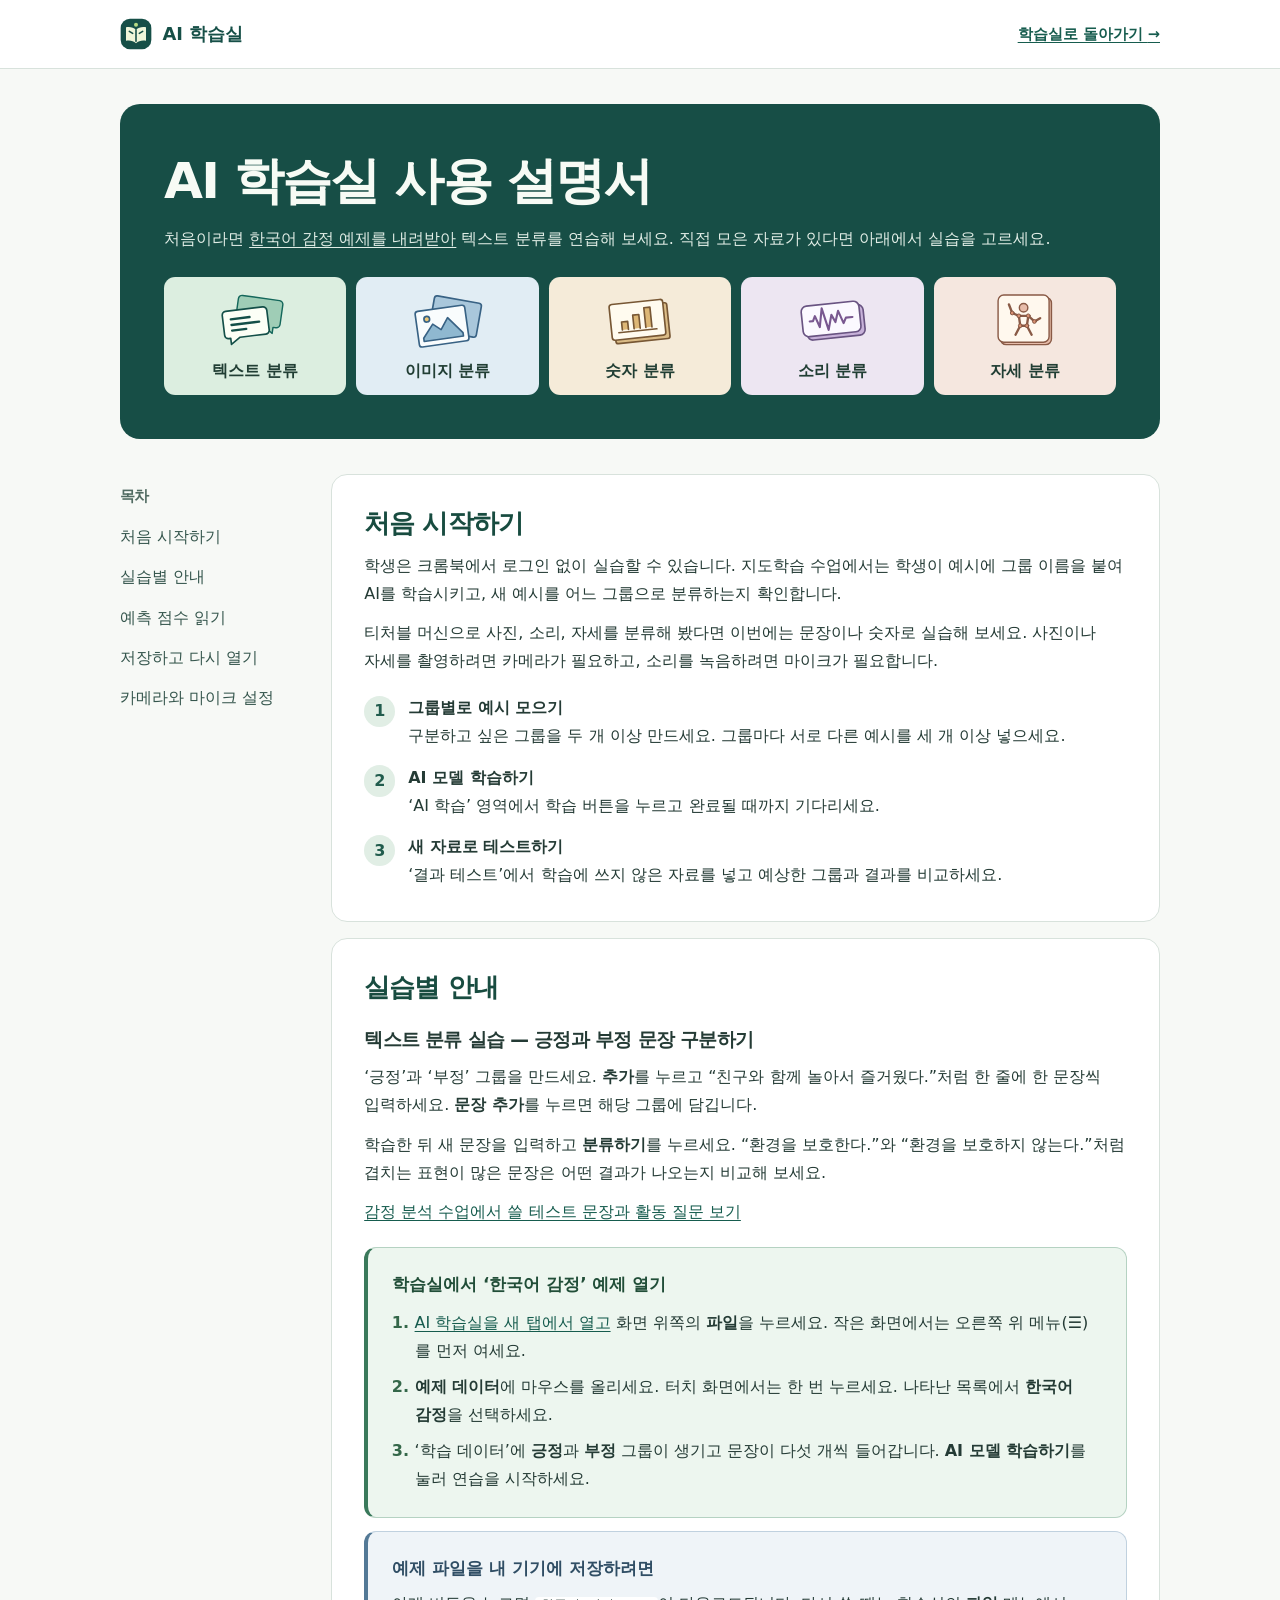
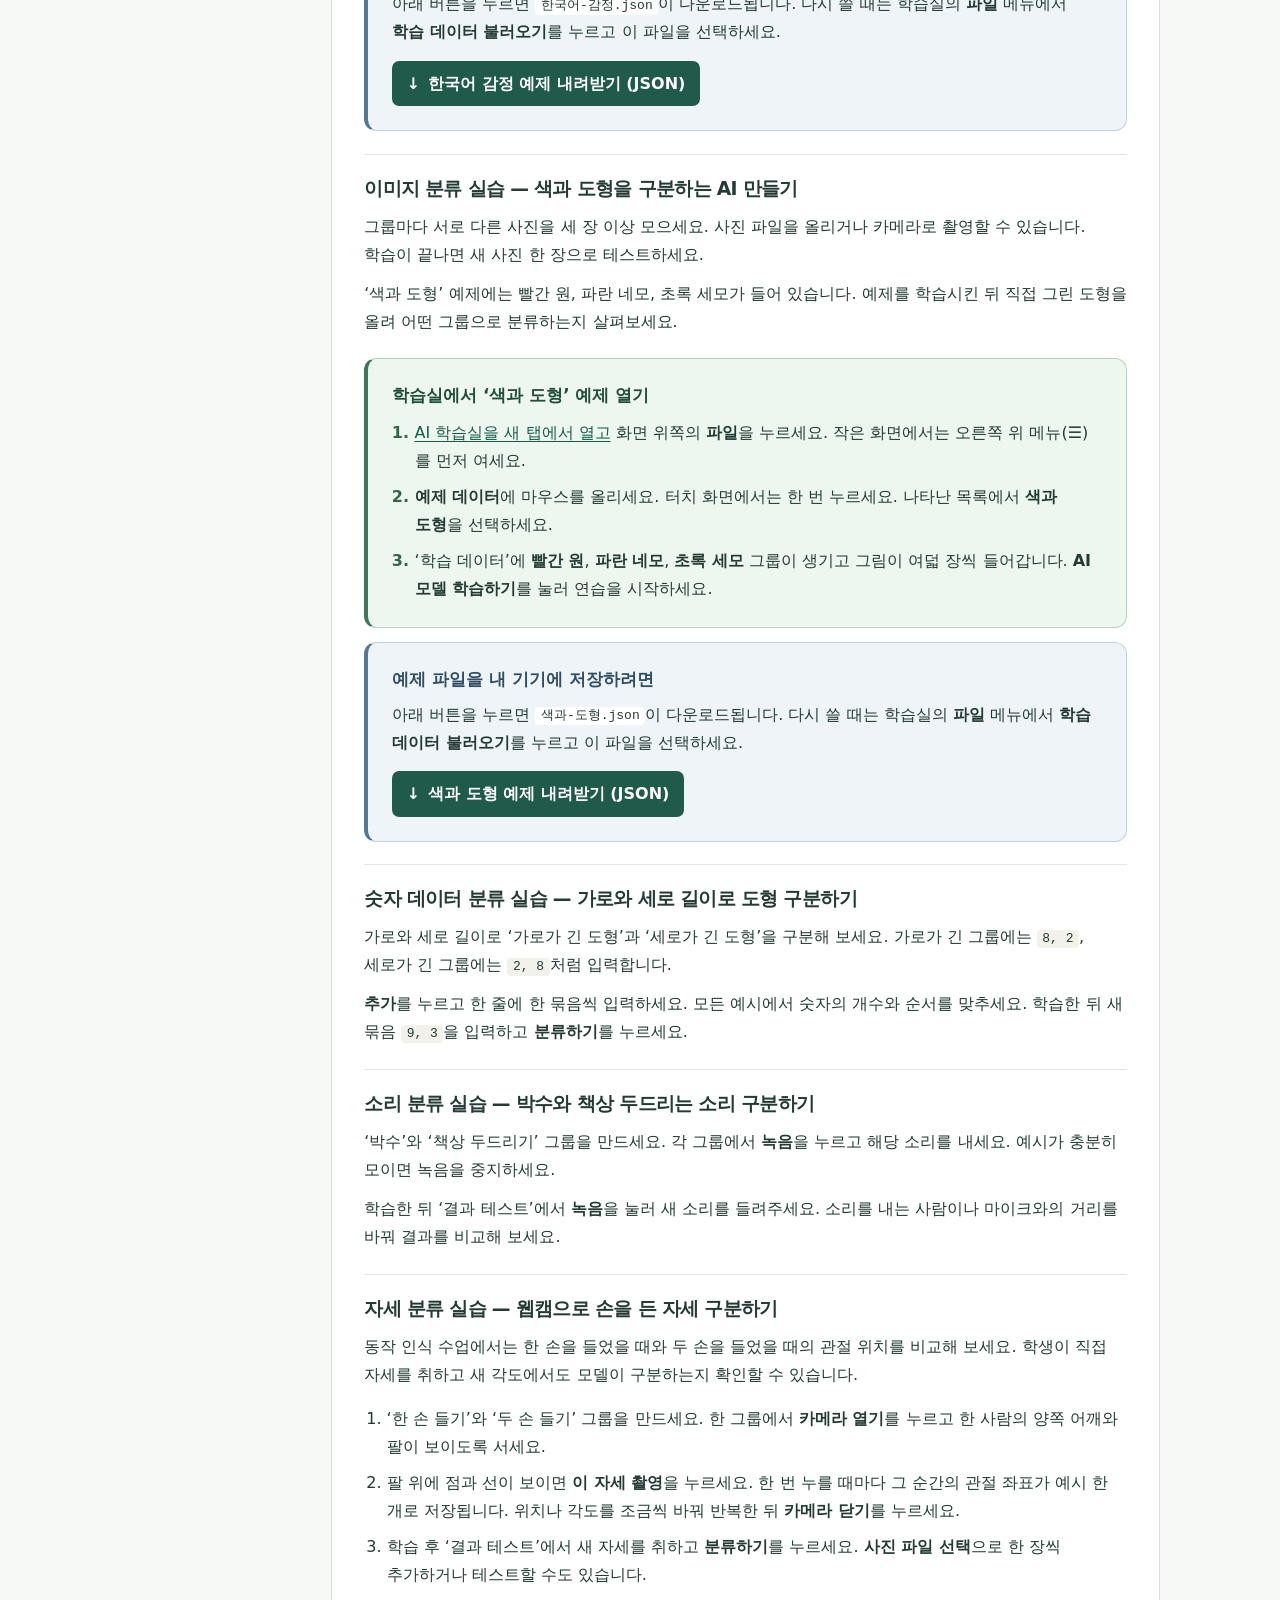
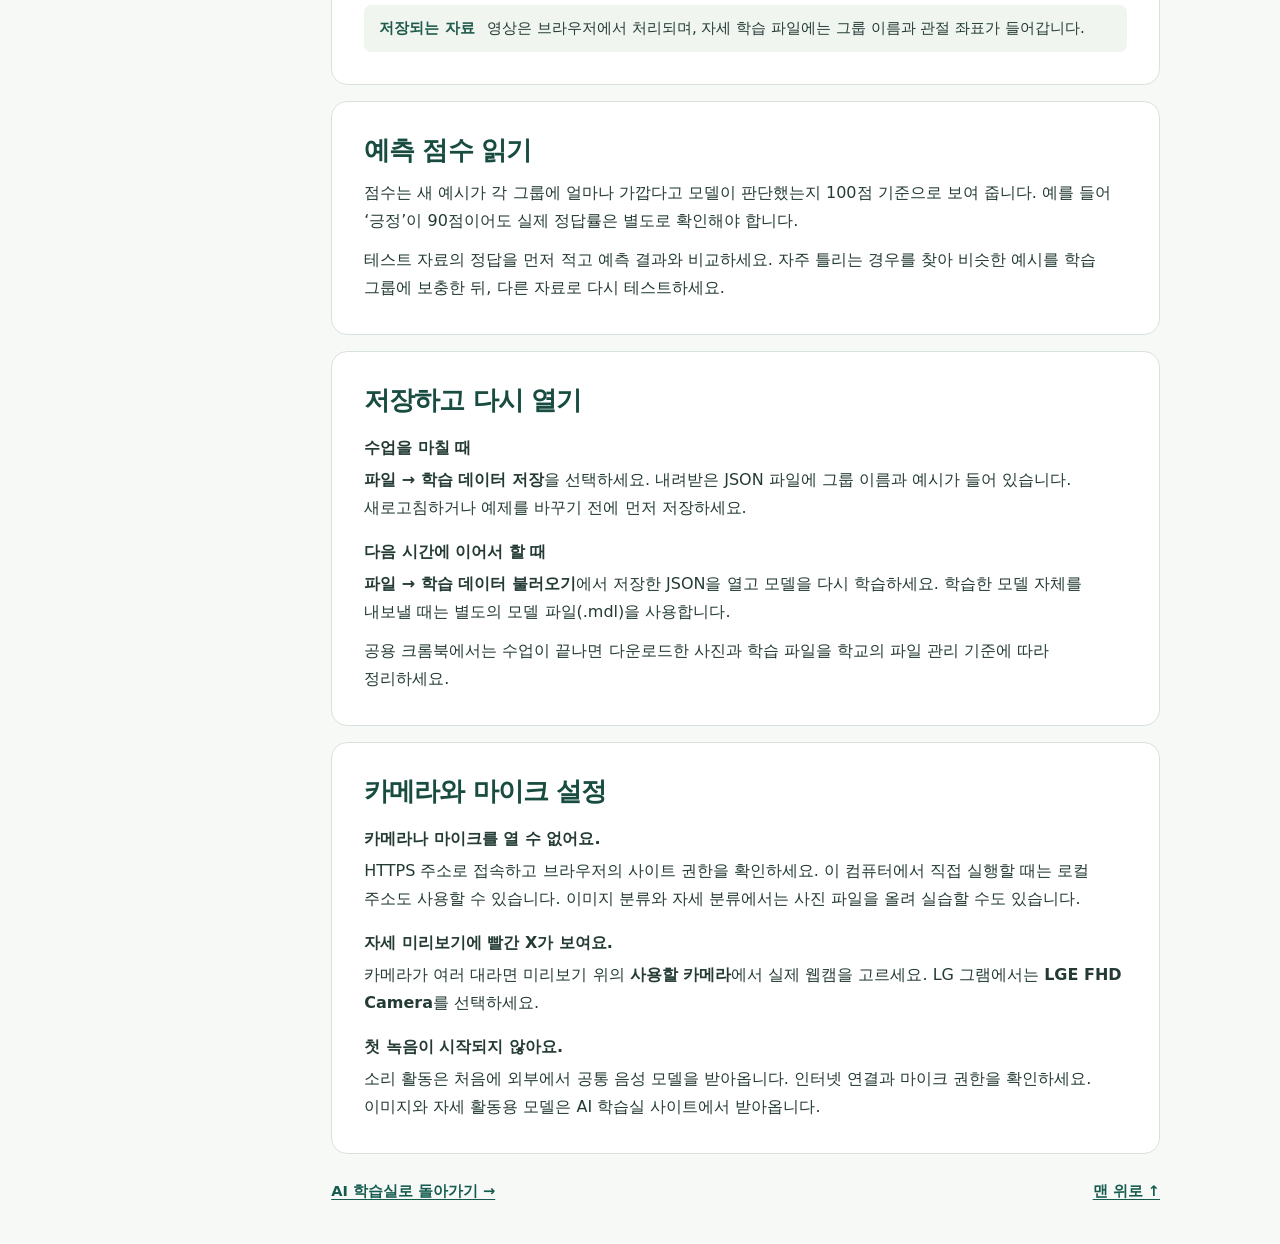
==== commit 1300331a: "Publish searchable classroom lessons, sitemap and Search Console verification" ====
--- a/guide.html
+++ b/guide.html
@@ -3,7 +3,9 @@
 <head>
   <meta charset="utf-8">
   <meta name="viewport" content="width=device-width,initial-scale=1">
-  <title>AI 학습실 사용 설명서</title>
+  <title>머신러닝 분류 실습 수업 안내 | AI 학습실 사용 설명서</title>
+  <meta name="description" content="크롬북으로 하는 지도학습 수업을 준비하세요. 텍스트, 이미지, 숫자, 소리, 자세 분류 예시와 학습 데이터 저장 방법을 안내합니다.">
+  <link rel="canonical" href="https://xn--ai-s05j7fz88f.kr/guide.html">
   <link rel="icon" href="images/classroom-mark.svg">
   <link rel="stylesheet" href="guide.css?v=sample-cards">
 </head>
@@ -39,7 +41,8 @@
       <div class="chapters">
         <section id="start">
           <h2>처음 시작하기</h2>
-          <p>학생은 크롬북에서 로그인 없이 실습할 수 있습니다. 수업 전에는 학생 기기에서 사용할 예제를 한 번 열어 보세요. 사진이나 자세를 촬영하려면 카메라가 필요하고, 소리를 녹음하려면 마이크가 필요합니다.</p>
+          <p>학생은 크롬북에서 로그인 없이 실습할 수 있습니다. 지도학습 수업에서는 학생이 예시에 그룹 이름을 붙여 AI를 학습시키고, 새 예시를 어느 그룹으로 분류하는지 확인합니다.</p>
+          <p>티처블 머신으로 사진, 소리, 자세를 분류해 봤다면 이번에는 문장이나 숫자로 실습해 보세요. 사진이나 자세를 촬영하려면 카메라가 필요하고, 소리를 녹음하려면 마이크가 필요합니다.</p>
           <ol class="steps">
             <li><strong>그룹별로 예시 모으기</strong>구분하고 싶은 그룹을 두 개 이상 만드세요. 그룹마다 서로 다른 예시를 세 개 이상 넣으세요.</li>
             <li><strong>AI 모델 학습하기</strong>‘AI 학습’ 영역에서 학습 버튼을 누르고 완료될 때까지 기다리세요.</li>
@@ -50,9 +53,10 @@
         <section id="lessons">
           <h2>실습별 안내</h2>
           <article id="text">
-            <h3>텍스트 분류</h3>
+            <h3>텍스트 분류 실습 — 긍정과 부정 문장 구분하기</h3>
             <p>‘긍정’과 ‘부정’ 그룹을 만드세요. <strong>추가</strong>를 누르고 “친구와 함께 놀아서 즐거웠다.”처럼 한 줄에 한 문장씩 입력하세요. <strong>문장 추가</strong>를 누르면 해당 그룹에 담깁니다.</p>
             <p>학습한 뒤 새 문장을 입력하고 <strong>분류하기</strong>를 누르세요. “환경을 보호한다.”와 “환경을 보호하지 않는다.”처럼 겹치는 표현이 많은 문장은 어떤 결과가 나오는지 비교해 보세요.</p>
+            <p><a href="text-classification.html">감정 분석 수업에서 쓸 테스트 문장과 활동 질문 보기</a></p>
             <section class="sample-guide" aria-labelledby="text-example-open">
               <h4 id="text-example-open">학습실에서 ‘한국어 감정’ 예제 열기</h4>
               <ol>
@@ -68,7 +72,7 @@
             </section>
           </article>
           <article id="image">
-            <h3>이미지 분류</h3>
+            <h3>이미지 분류 실습 — 색과 도형을 구분하는 AI 만들기</h3>
             <p>그룹마다 서로 다른 사진을 세 장 이상 모으세요. 사진 파일을 올리거나 카메라로 촬영할 수 있습니다. 학습이 끝나면 새 사진 한 장으로 테스트하세요.</p>
             <p>‘색과 도형’ 예제에는 빨간 원, 파란 네모, 초록 세모가 들어 있습니다. 예제를 학습시킨 뒤 직접 그린 도형을 올려 어떤 그룹으로 분류하는지 살펴보세요.</p>
             <section class="sample-guide" aria-labelledby="image-example-open">
@@ -86,17 +90,18 @@
             </section>
           </article>
           <article id="number">
-            <h3>숫자 분류</h3>
+            <h3>숫자 데이터 분류 실습 — 가로와 세로 길이로 도형 구분하기</h3>
             <p>가로와 세로 길이로 ‘가로가 긴 도형’과 ‘세로가 긴 도형’을 구분해 보세요. 가로가 긴 그룹에는 <code>8, 2</code>, 세로가 긴 그룹에는 <code>2, 8</code>처럼 입력합니다.</p>
             <p><strong>추가</strong>를 누르고 한 줄에 한 묶음씩 입력하세요. 모든 예시에서 숫자의 개수와 순서를 맞추세요. 학습한 뒤 새 묶음 <code>9, 3</code>을 입력하고 <strong>분류하기</strong>를 누르세요.</p>
           </article>
           <article id="audio">
-            <h3>소리 분류</h3>
+            <h3>소리 분류 실습 — 박수와 책상 두드리는 소리 구분하기</h3>
             <p>‘박수’와 ‘책상 두드리기’ 그룹을 만드세요. 각 그룹에서 <strong>녹음</strong>을 누르고 해당 소리를 내세요. 예시가 충분히 모이면 녹음을 중지하세요.</p>
             <p>학습한 뒤 ‘결과 테스트’에서 <strong>녹음</strong>을 눌러 새 소리를 들려주세요. 소리를 내는 사람이나 마이크와의 거리를 바꿔 결과를 비교해 보세요.</p>
           </article>
           <article id="pose">
-            <h3>자세 분류</h3>
+            <h3>자세 분류 실습 — 웹캠으로 손을 든 자세 구분하기</h3>
+            <p>동작 인식 수업에서는 한 손을 들었을 때와 두 손을 들었을 때의 관절 위치를 비교해 보세요. 학생이 직접 자세를 취하고 새 각도에서도 모델이 구분하는지 확인할 수 있습니다.</p>
             <ol>
               <li>‘한 손 들기’와 ‘두 손 들기’ 그룹을 만드세요. 한 그룹에서 <strong>카메라 열기</strong>를 누르고 한 사람의 양쪽 어깨와 팔이 보이도록 서세요.</li>
               <li>팔 위에 점과 선이 보이면 <strong>이 자세 촬영</strong>을 누르세요. 한 번 누를 때마다 그 순간의 관절 좌표가 예시 한 개로 저장됩니다. 위치나 각도를 조금씩 바꿔 반복한 뒤 <strong>카메라 닫기</strong>를 누르세요.</li>
--- a/guide.css
+++ b/guide.css
@@ -99,6 +99,8 @@
   color: #fff; font-weight: 650; text-decoration: none;
 }
 .example-download:hover { background: #174638; text-decoration: underline; }
+.intro .example-download { background: #e1eee5; color: #194e3f; }
+.intro .example-download:hover { background: #fff; }
 code { padding: .08rem .34rem; border-radius: .25rem; background: #f2f2eb; white-space: nowrap; }
 dl { margin-bottom: 0; }
 dt { margin-top: 1rem; font-weight: 700; }
